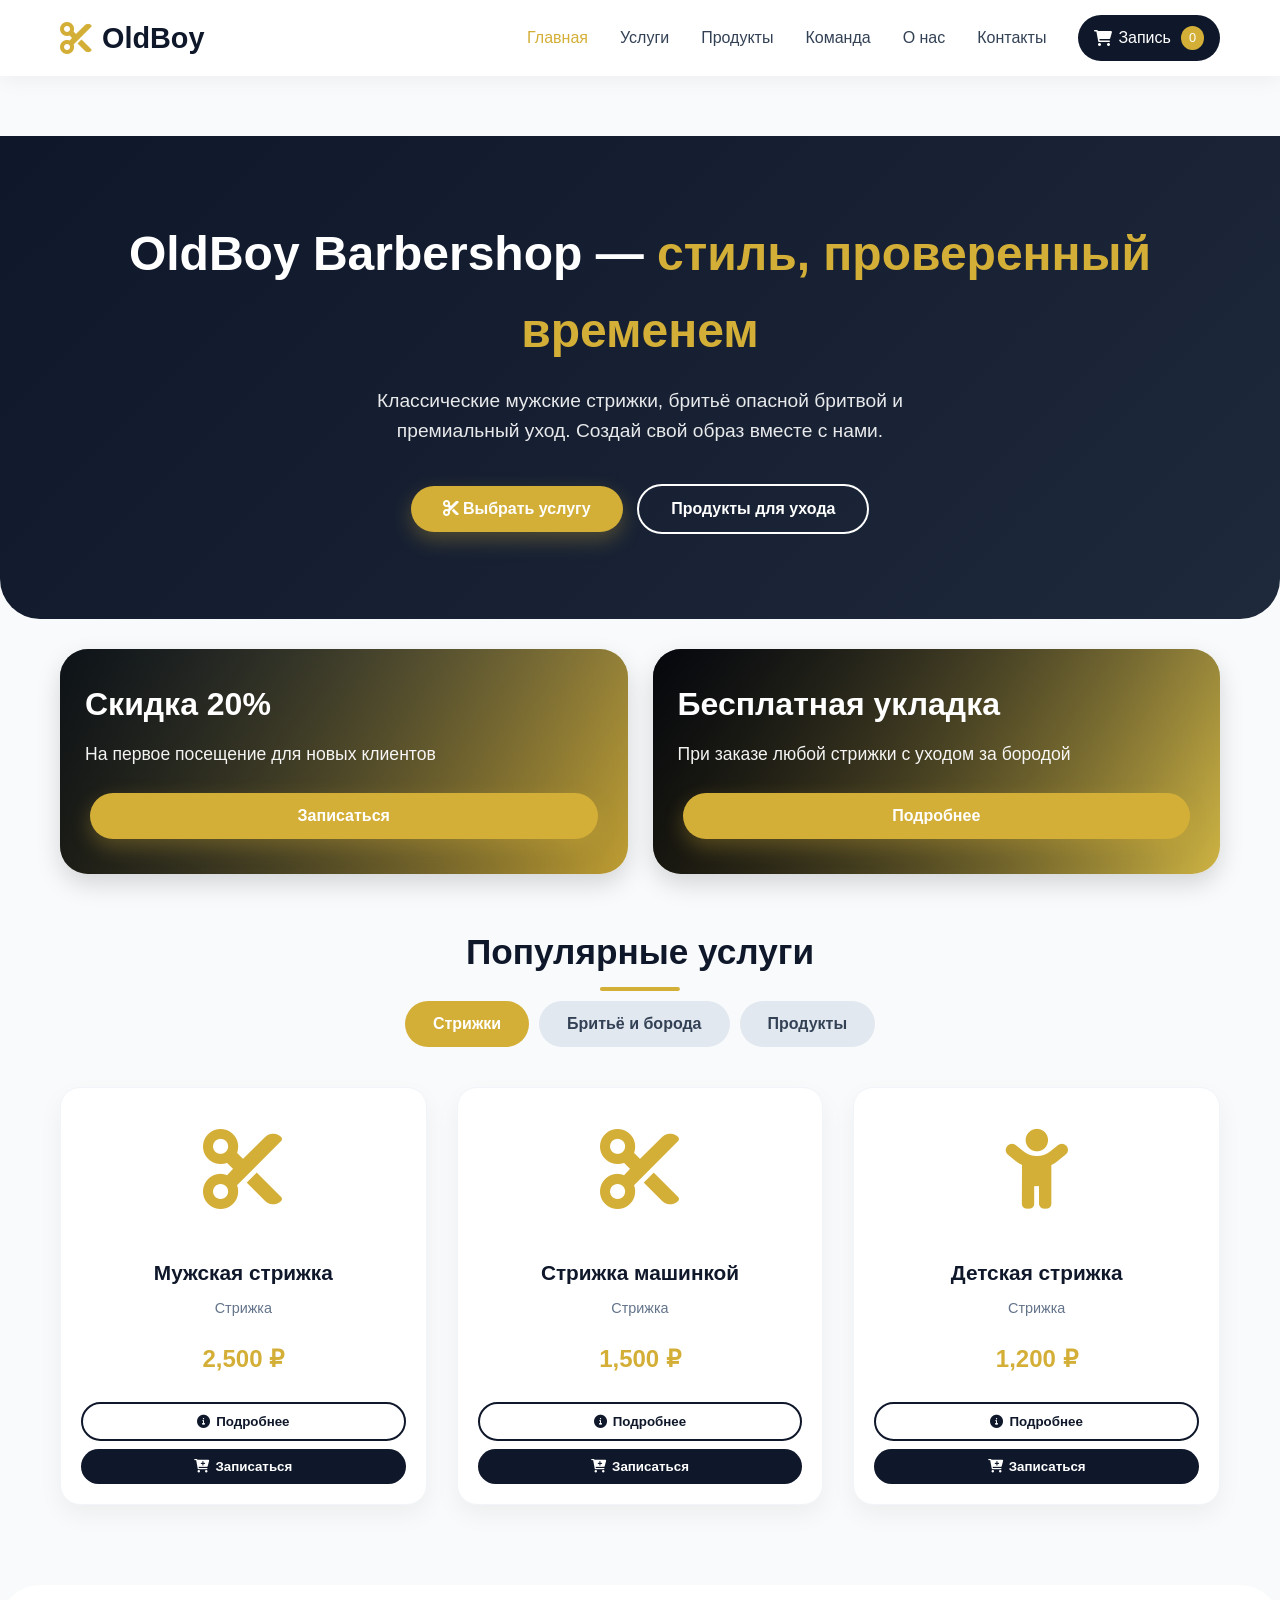
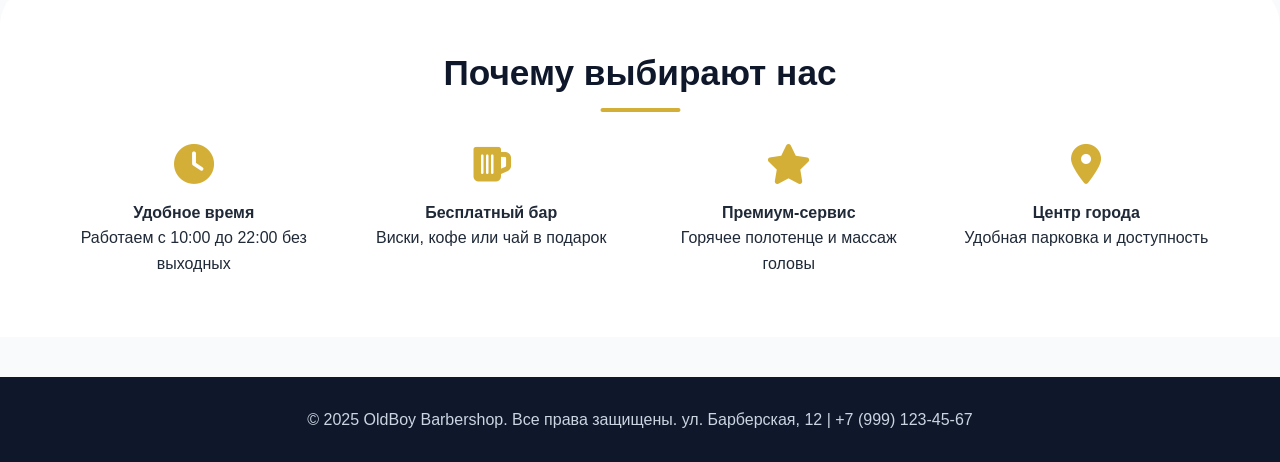
==== index.html @ fee9856c "Add files via upload" ====
<!DOCTYPE html>
<html lang="ru">
<head>
    <meta charset="UTF-8">
    <meta name="viewport" content="width=device-width, initial-scale=1.0">
    <title>OldBoy Barbershop — мужские стрижки и бритьё</title>
    <link rel="stylesheet" href="https://cdnjs.cloudflare.com/ajax/libs/font-awesome/6.0.0-beta3/css/all.min.css">
    <link rel="stylesheet" href="style.css">
</head>
<body>
    <header>
        <div class="header-inner">
            <div class="logo" data-page="home"><i class="fas fa-cut"></i> OldBoy</div>
            <button class="mobile-menu-btn" id="mobileMenuBtn"><i class="fas fa-bars"></i></button>
            <ul class="nav-links" id="navLinks">
                <li><a class="nav-link active-page" data-page="home">Главная</a></li>
                <li><a class="nav-link" data-page="services">Услуги</a></li>
                <li><a class="nav-link" data-page="products">Продукты</a></li>
                <li><a class="nav-link" data-page="team">Команда</a></li>
                <li><a class="nav-link" data-page="about">О нас</a></li>
                <li><a class="nav-link" data-page="contact">Контакты</a></li>
                <li><a class="nav-link cart-link" data-page="cart"><i class="fas fa-shopping-cart"></i> Запись <span id="cart-count">0</span></a></li>
            </ul>
        </div>
    </header>

    <main>
        <!-- Главная -->
        <section id="home-section" class="page-section active">
            <div class="hero">
                <div class="container">
                    <h1>OldBoy Barbershop — <span>стиль, проверенный временем</span></h1>
                    <p>Классические мужские стрижки, бритьё опасной бритвой и премиальный уход. Создай свой образ вместе с нами.</p>
                    <button class="btn" data-page="services"><i class="fas fa-scissors"></i> Выбрать услугу</button>
                    <button class="btn btn-outline" data-page="products">Продукты для ухода</button>
                </div>
            </div>
            <div class="container">
                <div class="banners">
                    <div class="banner-card banner-1">
                        <h3>Скидка 20%</h3>
                        <p>На первое посещение для новых клиентов</p>
                        <button class="btn" data-page="services">Записаться</button>
                    </div>
                    <div class="banner-card banner-2">
                        <h3>Бесплатная укладка</h3>
                        <p>При заказе любой стрижки с уходом за бородой</p>
                        <button class="btn" data-page="services">Подробнее</button>
                    </div>
                </div>

                <div class="tabs-container">
                    <h2 style="margin-bottom: 10px;">Популярные услуги</h2>
                    <div class="tabs-nav">
                        <button class="tab-btn active" data-tab="tab-haircuts">Стрижки</button>
                        <button class="tab-btn" data-tab="tab-shaving">Бритьё и борода</button>
                        <button class="tab-btn" data-tab="tab-products">Продукты</button>
                    </div>
                    <div class="tab-pane active" id="tab-haircuts">
                        <div class="products-grid" id="homeHaircutsContainer"></div>
                    </div>
                    <div class="tab-pane" id="tab-shaving">
                        <div class="products-grid" id="homeShavingContainer"></div>
                    </div>
                    <div class="tab-pane" id="tab-products">
                        <div class="products-grid" id="homeProductsContainer"></div>
                    </div>
                </div>
            </div>
        </section>

        <!-- Услуги -->
        <section id="services-section" class="page-section">
            <div class="container">
                <h2>Все услуги</h2>
                <div class="products-grid" id="servicesContainer"></div>
            </div>
        </section>
        <section id="products-section" class="page-section">
            <div class="container">
                <h2>Продукты для ухода</h2>
                <div class="products-grid" id="productsContainer"></div>
            </div>
        </section>

        <!-- Детальная услуги/товара -->
        <section id="product-detail-section" class="page-section">
            <div class="container" id="productDetailContainer"></div>
        </section>

        <!-- Корзина (запись) -->
        <section id="cart-section" class="page-section">
            <div class="container">
                <h2>Ваша запись</h2>
                <div class="cart-page-container" id="cartPageContent"></div>
            </div>
        </section>

        <!-- Команда -->
        <section id="team-section" class="page-section">
            <div class="container">
                <h2>Наши барберы</h2>
                <div class="team-grid" id="teamContainer"></div>
            </div>
        </section>

        <!-- О нас -->
        <section id="about-section" class="page-section">
            <div class="container">
                <h2>О нас</h2>
                <div style="display: flex; flex-wrap: wrap; gap: 40px; align-items: center;">
                    <div style="flex:1 1 400px;">
                        <h3>Традиции мужского стиля с 2008 года</h3>
                        <p>OldBoy Barbershop — это место, где классика встречается с современными трендами. Мы предлагаем безупречные стрижки, королевское бритьё и атмосферу настоящего мужского клуба. Наши мастера — профессионалы с многолетним опытом.</p>
                    </div>
                    <div style="flex:1 1 300px;">
                        <i class="fas fa-cut" style="font-size: 10rem; color: #d4af37; width: 100%; text-align: center;"></i>
                    </div>
                </div>
            </div>
        </section>

        <!-- Контакты -->
        <section id="contact-section" class="page-section">
            <div class="container">
                <h2>Связаться с нами</h2>
                <div class="contact-form">
                    <form id="contactForm">
                        <div class="form-group"><input type="text" placeholder="Ваше имя" required></div>
                        <div class="form-group"><input type="email" placeholder="Email" required></div>
                        <div class="form-group"><textarea rows="4" placeholder="Ваш вопрос или пожелание" required></textarea></div>
                        <button type="submit" class="btn" style="width:100%;">Отправить</button>
                    </form>
                </div>
            </div>
        </section>

        <!-- Преимущества -->
        <section id="features" class="features">
            <div class="container">
                <h2>Почему выбирают нас</h2>
                <div class="features-grid">
                    <div class="feature"><i class="fas fa-clock"></i><h4>Удобное время</h4><p>Работаем с 10:00 до 22:00 без выходных</p></div>
                    <div class="feature"><i class="fas fa-beer"></i><h4>Бесплатный бар</h4><p>Виски, кофе или чай в подарок</p></div>
                    <div class="feature"><i class="fas fa-star"></i><h4>Премиум-сервис</h4><p>Горячее полотенце и массаж головы</p></div>
                    <div class="feature"><i class="fas fa-map-marker-alt"></i><h4>Центр города</h4><p>Удобная парковка и доступность</p></div>
                </div>
            </div>
        </section>
    </main>

    <footer>
        <div class="container">© 2025 OldBoy Barbershop. Все права защищены. ул. Барберская, 12 | +7 (999) 123-45-67</div>
    </footer>

    <script src="script.js"></script>
</body>
</html>
---- style.css ----
* {
    margin: 0;
    padding: 0;
    box-sizing: border-box;
    font-family: 'Segoe UI', Roboto, 'Helvetica Neue', sans-serif;
}

body {
    background-color: #f9fafb;
    color: #1f2937;
    line-height: 1.6;
    scroll-behavior: smooth;
}

.container {
    max-width: 1200px;
    margin: 0 auto;
    padding: 0 20px;
}

section {
    padding: 60px 0;
}

h2 {
    font-size: 2.2rem;
    margin-bottom: 2rem;
    text-align: center;
    color: #0f172a;
    position: relative;
    display: inline-block;
    left: 50%;
    transform: translateX(-50%);
    padding-bottom: 10px;
}

h2::after {
    content: '';
    position: absolute;
    bottom: 0;
    left: 50%;
    transform: translateX(-50%);
    width: 80px;
    height: 4px;
    background: #d4af37;
    border-radius: 2px;
}

header {
    background: #ffffff;
    box-shadow: 0 4px 20px rgba(0,0,0,0.05);
    position: sticky;
    top: 0;
    z-index: 100;
    backdrop-filter: blur(10px);
    background: rgba(255,255,255,0.95);
}

.header-inner {
    display: flex;
    justify-content: space-between;
    align-items: center;
    padding: 15px 20px;
    max-width: 1200px;
    margin: 0 auto;
    flex-wrap: wrap;
}

.logo {
    font-size: 1.8rem;
    font-weight: 700;
    color: #0f172a;
    display: flex;
    align-items: center;
    gap: 10px;
    cursor: pointer;
}

.logo i {
    color: #d4af37;
    font-size: 2rem;
}

.nav-links {
    display: flex;
    list-style: none;
    gap: 2rem;
    align-items: center;
}

.nav-links a {
    text-decoration: none;
    color: #334155;
    font-weight: 500;
    transition: 0.2s;
    font-size: 1rem;
    cursor: pointer;
}

.nav-links a:hover, .nav-links a.active-page {
    color: #d4af37;
}

.cart-link {
    position: relative;
    display: flex;
    align-items: center;
    gap: 6px;
    background: #0f172a;
    color: white !important;
    padding: 10px 16px;
    border-radius: 30px;
}

.cart-link:hover {
    background: #d4af37;
}

#cart-count {
    background: #d4af37;
    color: white;
    border-radius: 50%;
    padding: 2px 8px;
    font-size: 0.8rem;
    margin-left: 4px;
}

.cart-link:hover #cart-count {
    background: #0f172a;
}

.mobile-menu-btn {
    display: none;
    background: none;
    border: none;
    font-size: 1.8rem;
    color: #0f172a;
    cursor: pointer;
}

.hero {
    background: linear-gradient(135deg, #0f172a 0%, #1e293b 100%);
    color: white;
    padding: 80px 0;
    text-align: center;
    border-radius: 0 0 40px 40px;
    margin-bottom: 20px;
}
.hero h1 { font-size: 3rem; margin-bottom: 1rem; font-weight: 700; }
.hero span { color: #d4af37; }
.hero p { font-size: 1.2rem; max-width: 600px; margin: 0 auto 2rem; opacity: 0.9; }

.btn {
    display: inline-block;
    background: #d4af37;
    color: white;
    padding: 14px 32px;
    border-radius: 40px;
    text-decoration: none;
    font-weight: 600;
    transition: 0.3s;
    border: none;
    cursor: pointer;
    font-size: 1rem;
    box-shadow: 0 8px 20px rgba(212, 175, 55, 0.3);
    margin: 5px;
}
.btn:hover { background: #b8941f; transform: translateY(-2px); }
.btn-outline { background: transparent; border: 2px solid white; box-shadow: none; }
.btn-outline:hover { background: white; color: #0f172a; }

.banners {
    display: grid;
    grid-template-columns: repeat(auto-fit, minmax(280px, 1fr));
    gap: 25px;
    margin: 30px 0 40px;
}
.banner-card {
    border-radius: 28px; padding: 30px 25px; color: white;
    display: flex; flex-direction: column; justify-content: space-between;
    background-size: cover; background-position: center;
    position: relative; overflow: hidden; min-height: 200px;
    box-shadow: 0 10px 25px rgba(0,0,0,0.15); transition: transform 0.3s;
}
.banner-card:hover { transform: translateY(-5px); }
.banner-card::before {
    content: ''; position: absolute; top: 0; left: 0; right: 0; bottom: 0;
    background: linear-gradient(90deg, rgba(0,0,0,0.7) 0%, rgba(0,0,0,0.1) 100%);
}
.banner-card > * { position: relative; z-index: 1; }
.banner-card h3 { font-size: 2rem; font-weight: 700; margin-bottom: 10px; }
.banner-card p { font-size: 1.1rem; margin-bottom: 20px; opacity: 0.95; }
.banner-1 { background: linear-gradient(135deg, #2c3e50, #d4af37); }
.banner-2 { background: linear-gradient(135deg, #0f172a, #e6c84a); }

.tabs-container { margin-top: 50px; }
.tabs-nav { display: flex; justify-content: center; gap: 10px; margin-bottom: 40px; flex-wrap: wrap; }
.tab-btn {
    background: #e2e8f0; border: none; padding: 14px 28px; border-radius: 40px;
    font-weight: 600; cursor: pointer; transition: 0.2s; font-size: 1rem; color: #334155;
}
.tab-btn.active { background: #d4af37; color: white; }
.tab-pane { display: none; }
.tab-pane.active { display: block; }

.products-grid {
    display: grid;
    grid-template-columns: repeat(auto-fit, minmax(260px, 1fr));
    gap: 30px;
    margin-top: 20px;
}
.product-card {
    background: white; border-radius: 20px; padding: 20px;
    box-shadow: 0 10px 25px rgba(0,0,0,0.05); transition: transform 0.3s;
    display: flex; flex-direction: column; align-items: center; text-align: center;
    border: 1px solid #f1f5f9;
}
.product-card:hover { transform: translateY(-8px); box-shadow: 0 20px 35px rgba(0,0,0,0.08); }
.product-icon {
    font-size: 5rem;
    color: #d4af37;
    margin-bottom: 20px;
}
.product-card h3 { font-size: 1.3rem; margin-bottom: 8px; color: #0f172a; }
.category { color: #64748b; font-size: 0.9rem; margin-bottom: 10px; }
.price { font-weight: 700; font-size: 1.5rem; color: #d4af37; margin: 10px 0 16px; }
.add-to-cart, .detail-btn {
    background: #0f172a; border: none; color: white; padding: 10px 24px; border-radius: 30px;
    font-weight: 600; cursor: pointer; width: 100%; display: flex;
    align-items: center; justify-content: center; gap: 6px; margin-top: 8px;
}
.detail-btn { background: white; color: #0f172a; border: 2px solid #0f172a; }
.detail-btn:hover { background: #0f172a; color: white; }
.add-to-cart:hover { background: #d4af37; }

.product-detail {
    display: flex; flex-wrap: wrap; gap: 40px; background: white; border-radius: 30px;
    padding: 40px; box-shadow: 0 15px 35px rgba(0,0,0,0.05);
}
.product-gallery { flex: 1 1 400px; }
.main-icon {
    font-size: 15rem;
    color: #d4af37;
    text-align: center;
    width: 100%;
    background: #f8fafc;
    border-radius: 20px;
    padding: 20px;
}
.thumbnail-list { display: flex; gap: 15px; margin-top: 20px; justify-content: center; }
.thumbnail {
    font-size: 2.5rem;
    color: #64748b;
    padding: 10px;
    border: 2px solid #e2e8f0;
    border-radius: 12px;
    cursor: pointer;
}
.thumbnail:hover, .thumbnail.active { color: #d4af37; border-color: #d4af37; }
.product-info { flex: 1 1 300px; }
.product-info h3 { font-size: 2rem; margin-bottom: 10px; }
.product-info .category { font-size: 1.1rem; margin-bottom: 15px; }
.product-info .price { font-size: 2rem; margin: 15px 0; }
.rating { color: #f59e0b; margin-bottom: 20px; }
.description { margin-bottom: 25px; color: #334155; }
.specs-table { width: 100%; border-collapse: collapse; margin-bottom: 30px; }
.specs-table td { padding: 10px 5px; border-bottom: 1px solid #e2e8f0; }
.specs-table td:first-child { font-weight: 600; color: #64748b; width: 40%; }
.back-btn { background: #e2e8f0; border: none; padding: 12px 24px; border-radius: 30px; cursor: pointer; margin-bottom: 20px; }

.cart-page-container {
    background: white; border-radius: 30px; padding: 30px; max-width: 800px; margin: 0 auto;
}
.cart-table { width: 100%; border-collapse: collapse; margin-bottom: 30px; }
.cart-table th { text-align: left; padding: 12px 8px; border-bottom: 2px solid #e2e8f0; color: #64748b; }
.cart-table td { padding: 16px 8px; border-bottom: 1px solid #e2e8f0; }
.quantity-control { display: flex; align-items: center; gap: 8px; }
.quantity-btn {
    background: #f1f5f9; border: none; width: 32px; height: 32px; border-radius: 50%;
    font-weight: bold; cursor: pointer;
}
.quantity-btn:hover { background: #d4af37; color: white; }
.remove-btn { background: none; border: none; color: #ef4444; cursor: pointer; font-size: 1.2rem; }
.cart-summary { text-align: right; font-size: 1.4rem; font-weight: 700; margin-top: 20px; }
.checkout-btn {
    background: #d4af37; color: white; border: none; padding: 16px 40px; border-radius: 40px;
    font-weight: 600; font-size: 1.1rem; cursor: pointer; margin-top: 20px; width: 100%;
}

.team-grid {
    display: grid;
    grid-template-columns: repeat(auto-fit, minmax(200px, 1fr));
    gap: 30px;
    margin-top: 40px;
}
.team-card {
    background: white; border-radius: 20px; padding: 20px; text-align: center;
    box-shadow: 0 10px 25px rgba(0,0,0,0.05);
}
.team-avatar { font-size: 5rem; color: #d4af37; margin-bottom: 15px; }

.features { background: #ffffff; border-radius: 40px 40px 0 0; margin-top: 20px; }
.features-grid { display: grid; grid-template-columns: repeat(auto-fit, minmax(220px, 1fr)); gap: 30px; text-align: center; }
.feature i { font-size: 2.5rem; color: #d4af37; margin-bottom: 16px; }

.contact-form { background: #f1f5f9; border-radius: 40px; padding: 40px; max-width: 700px; margin: 0 auto; }
.form-group { margin-bottom: 20px; }
.form-group input, .form-group textarea {
    width: 100%; padding: 14px 18px; border: 1px solid #e2e8f0; border-radius: 20px; font-size: 1rem;
}

.page-section { display: none; }
.page-section.active { display: block; }

footer { background: #0f172a; color: #cbd5e1; text-align: center; padding: 30px 0; margin-top: 40px; }

@media (max-width: 768px) {
    .mobile-menu-btn { display: block; }
    .nav-links { display: none; flex-direction: column; width: 100%; background: white; padding: 20px; gap: 15px; margin-top: 15px; border-radius: 20px; }
    .nav-links.active { display: flex; }
    .product-detail { flex-direction: column; }
    .cart-table thead { display: none; }
    .cart-table tr { display: block; margin-bottom: 20px; border-bottom: 2px solid #e2e8f0; }
    .cart-table td { display: flex; justify-content: space-between; padding: 10px 0; border: none; }
}
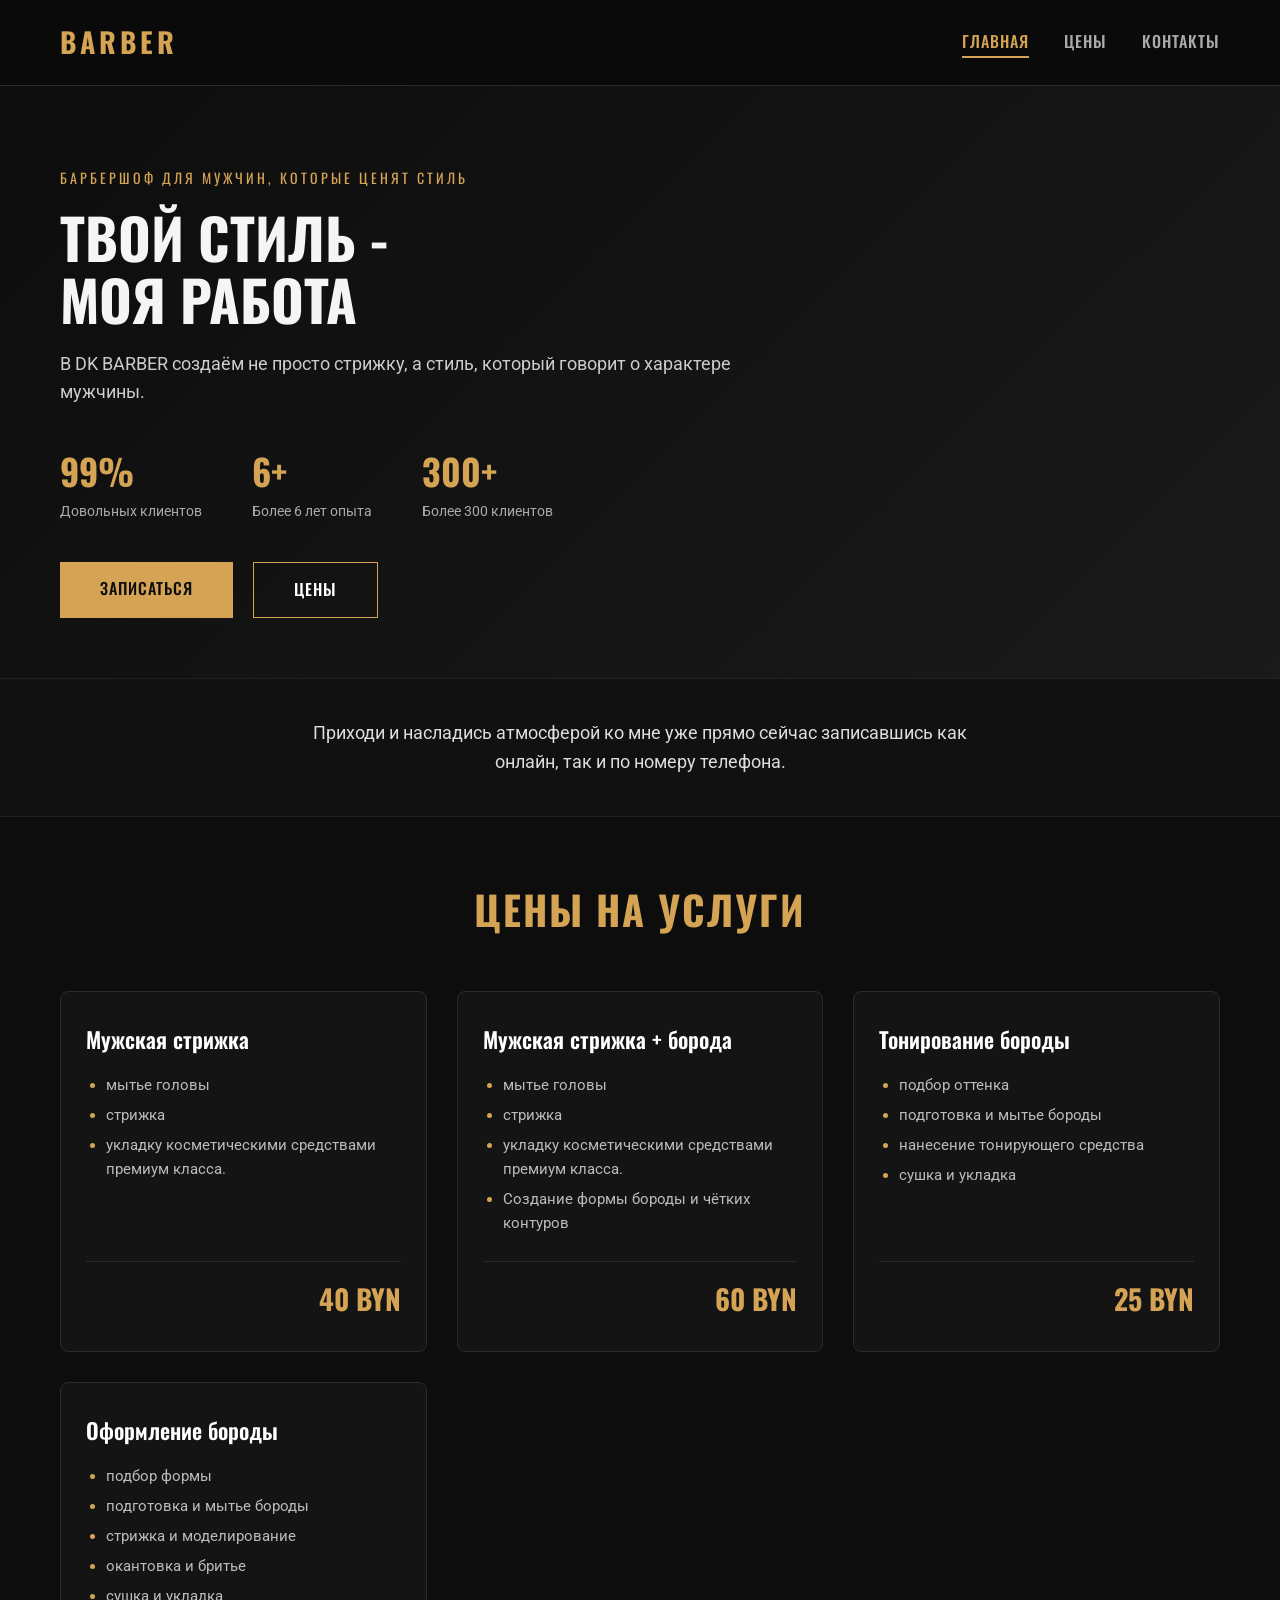
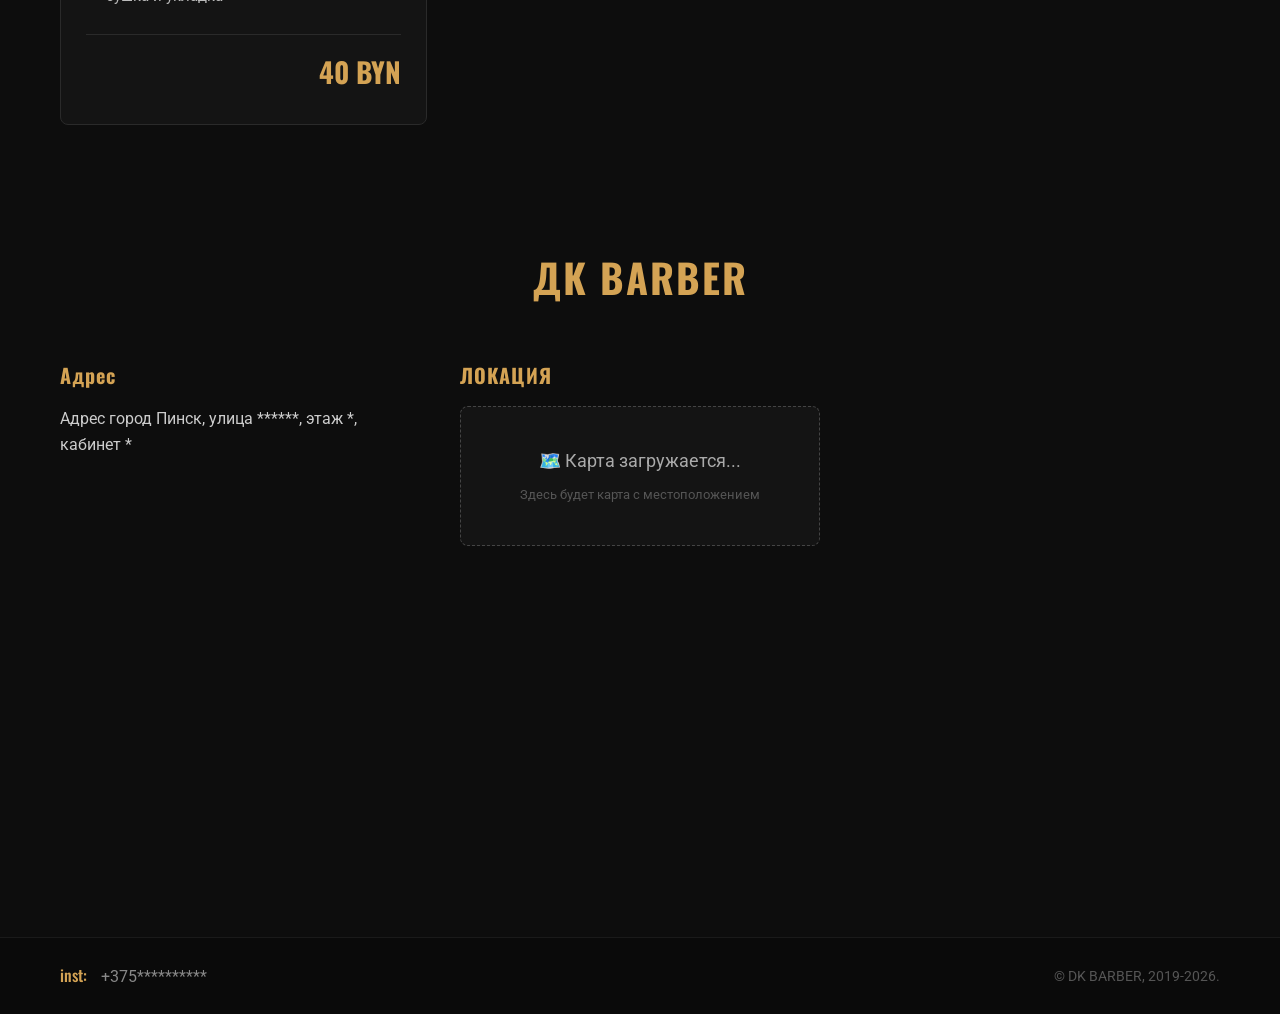
==== commit 0c4812a3: "Add files via upload" ====
--- a/index.html
+++ b/index.html
@@ -3,154 +3,188 @@
 <head>
     <meta charset="UTF-8">
     <meta name="viewport" content="width=device-width, initial-scale=1.0">
-    <title>OldBoy Barbershop — мужские стрижки и бритьё</title>
-    <link rel="stylesheet" href="https://cdnjs.cloudflare.com/ajax/libs/font-awesome/6.0.0-beta3/css/all.min.css">
+    <title>DK BARBER - Барбершоп для мужчин</title>
     <link rel="stylesheet" href="style.css">
+    <link href="https://fonts.googleapis.com/css2?family=Oswald:wght@400;500;600;700&family=Roboto:wght@300;400;500&display=swap" rel="stylesheet">
 </head>
 <body>
+    <!-- Шапка / Навигация -->
     <header>
-        <div class="header-inner">
-            <div class="logo" data-page="home"><i class="fas fa-cut"></i> OldBoy</div>
-            <button class="mobile-menu-btn" id="mobileMenuBtn"><i class="fas fa-bars"></i></button>
-            <ul class="nav-links" id="navLinks">
-                <li><a class="nav-link active-page" data-page="home">Главная</a></li>
-                <li><a class="nav-link" data-page="services">Услуги</a></li>
-                <li><a class="nav-link" data-page="products">Продукты</a></li>
-                <li><a class="nav-link" data-page="team">Команда</a></li>
-                <li><a class="nav-link" data-page="about">О нас</a></li>
-                <li><a class="nav-link" data-page="contact">Контакты</a></li>
-                <li><a class="nav-link cart-link" data-page="cart"><i class="fas fa-shopping-cart"></i> Запись <span id="cart-count">0</span></a></li>
-            </ul>
+        <div class="container header-container">
+            <div class="logo">
+                <h1>BARBER</h1>
+            </div>
+            <nav>
+                <ul id="nav-list">
+                    <li><a href="#hero" class="active">Главная</a></li>
+                    <li><a href="#prices">Цены</a></li>
+                    <li><a href="#contacts">Контакты</a></li>
+                </ul>
+            </nav>
+            <div class="burger" id="burger">
+                <span></span>
+                <span></span>
+                <span></span>
+            </div>
         </div>
     </header>
 
     <main>
-        <!-- Главная -->
-        <section id="home-section" class="page-section active">
-            <div class="hero">
-                <div class="container">
-                    <h1>OldBoy Barbershop — <span>стиль, проверенный временем</span></h1>
-                    <p>Классические мужские стрижки, бритьё опасной бритвой и премиальный уход. Создай свой образ вместе с нами.</p>
-                    <button class="btn" data-page="services"><i class="fas fa-scissors"></i> Выбрать услугу</button>
-                    <button class="btn btn-outline" data-page="products">Продукты для ухода</button>
-                </div>
-            </div>
+        <!-- Hero блок -->
+        <section id="hero" class="hero">
             <div class="container">
-                <div class="banners">
-                    <div class="banner-card banner-1">
-                        <h3>Скидка 20%</h3>
-                        <p>На первое посещение для новых клиентов</p>
-                        <button class="btn" data-page="services">Записаться</button>
+                <div class="hero-content">
+                    <span class="hero-tag">БАРБЕРШОФ ДЛЯ МУЖЧИН, КОТОРЫЕ ЦЕНЯТ СТИЛЬ</span>
+                    <h2 class="hero-title">ТВОЙ СТИЛЬ - <br>МОЯ РАБОТА</h2>
+                    <p class="hero-description">
+                        В DK BARBER создаём не просто стрижку, а стиль, который говорит о характере мужчины.
+                    </p>
+                    <div class="hero-stats">
+                        <div class="stat-item">
+                            <span class="stat-number">99%</span>
+                            <span class="stat-label">Довольных клиентов</span>
+                        </div>
+                        <div class="stat-item">
+                            <span class="stat-number">6+</span>
+                            <span class="stat-label">Более 6 лет опыта</span>
+                        </div>
+                        <div class="stat-item">
+                            <span class="stat-number">300+</span>
+                            <span class="stat-label">Более 300 клиентов</span>
+                        </div>
                     </div>
-                    <div class="banner-card banner-2">
-                        <h3>Бесплатная укладка</h3>
-                        <p>При заказе любой стрижки с уходом за бородой</p>
-                        <button class="btn" data-page="services">Подробнее</button>
-                    </div>
-                </div>
-
-                <div class="tabs-container">
-                    <h2 style="margin-bottom: 10px;">Популярные услуги</h2>
-                    <div class="tabs-nav">
-                        <button class="tab-btn active" data-tab="tab-haircuts">Стрижки</button>
-                        <button class="tab-btn" data-tab="tab-shaving">Бритьё и борода</button>
-                        <button class="tab-btn" data-tab="tab-products">Продукты</button>
-                    </div>
-                    <div class="tab-pane active" id="tab-haircuts">
-                        <div class="products-grid" id="homeHaircutsContainer"></div>
-                    </div>
-                    <div class="tab-pane" id="tab-shaving">
-                        <div class="products-grid" id="homeShavingContainer"></div>
-                    </div>
-                    <div class="tab-pane" id="tab-products">
-                        <div class="products-grid" id="homeProductsContainer"></div>
+                    <div class="hero-buttons">
+                        <a href="#contacts" class="btn btn-primary">Записаться</a>
+                        <a href="#prices" class="btn btn-secondary">Цены</a>
                     </div>
                 </div>
             </div>
         </section>
 
-        <!-- Услуги -->
-        <section id="services-section" class="page-section">
+        <!-- Призыв к действию -->
+        <section class="cta-section">
             <div class="container">
-                <h2>Все услуги</h2>
-                <div class="products-grid" id="servicesContainer"></div>
-            </div>
-        </section>
-        <section id="products-section" class="page-section">
-            <div class="container">
-                <h2>Продукты для ухода</h2>
-                <div class="products-grid" id="productsContainer"></div>
+                <p>Приходи и насладись атмосферой ко мне уже прямо сейчас записавшись как онлайн, так и по номеру телефона.</p>
             </div>
         </section>
 
-        <!-- Детальная услуги/товара -->
-        <section id="product-detail-section" class="page-section">
-            <div class="container" id="productDetailContainer"></div>
-        </section>
-
-        <!-- Корзина (запись) -->
-        <section id="cart-section" class="page-section">
+        <!-- Цены -->
+        <section id="prices" class="prices-page section">
             <div class="container">
-                <h2>Ваша запись</h2>
-                <div class="cart-page-container" id="cartPageContent"></div>
-            </div>
-        </section>
-
-        <!-- Команда -->
-        <section id="team-section" class="page-section">
-            <div class="container">
-                <h2>Наши барберы</h2>
-                <div class="team-grid" id="teamContainer"></div>
-            </div>
-        </section>
-
-        <!-- О нас -->
-        <section id="about-section" class="page-section">
-            <div class="container">
-                <h2>О нас</h2>
-                <div style="display: flex; flex-wrap: wrap; gap: 40px; align-items: center;">
-                    <div style="flex:1 1 400px;">
-                        <h3>Традиции мужского стиля с 2008 года</h3>
-                        <p>OldBoy Barbershop — это место, где классика встречается с современными трендами. Мы предлагаем безупречные стрижки, королевское бритьё и атмосферу настоящего мужского клуба. Наши мастера — профессионалы с многолетним опытом.</p>
+                <h1 class="page-title">ЦЕНЫ НА УСЛУГИ</h1>
+                <div class="prices-grid">
+                    <div class="price-card">
+                        <h3>Мужская стрижка</h3>
+                        <ul class="service-list">
+                            <li>мытье головы</li>
+                            <li>стрижка</li>
+                            <li>укладку косметическими средствами премиум класса.</li>
+                        </ul>
+                        <div class="price-tag">40 BYN</div>
                     </div>
-                    <div style="flex:1 1 300px;">
-                        <i class="fas fa-cut" style="font-size: 10rem; color: #d4af37; width: 100%; text-align: center;"></i>
+                    <div class="price-card">
+                        <h3>Мужская стрижка + борода</h3>
+                        <ul class="service-list">
+                            <li>мытье головы</li>
+                            <li>стрижка</li>
+                            <li>укладку косметическими средствами премиум класса.</li>
+                            <li>Создание формы бороды и чётких контуров</li>
+                        </ul>
+                        <div class="price-tag">60 BYN</div>
+                    </div>
+                    <div class="price-card">
+                        <h3>Тонирование бороды</h3>
+                        <ul class="service-list">
+                            <li>подбор оттенка</li>
+                            <li>подготовка и мытье бороды</li>
+                            <li>нанесение тонирующего средства</li>
+                            <li>сушка и укладка</li>
+                        </ul>
+                        <div class="price-tag">25 BYN</div>
+                    </div>
+                    <div class="price-card">
+                        <h3>Оформление бороды</h3>
+                        <ul class="service-list">
+                            <li>подбор формы</li>
+                            <li>подготовка и мытье бороды</li>
+                            <li>стрижка и моделирование</li>
+                            <li>окантовка и бритье</li>
+                            <li>сушка и укладка</li>
+                        </ul>
+                        <div class="price-tag">40 BYN</div>
                     </div>
                 </div>
             </div>
         </section>
 
         <!-- Контакты -->
-        <section id="contact-section" class="page-section">
+        <section id="contacts" class="contacts-page section">
             <div class="container">
-                <h2>Связаться с нами</h2>
-                <div class="contact-form">
-                    <form id="contactForm">
-                        <div class="form-group"><input type="text" placeholder="Ваше имя" required></div>
-                        <div class="form-group"><input type="email" placeholder="Email" required></div>
-                        <div class="form-group"><textarea rows="4" placeholder="Ваш вопрос или пожелание" required></textarea></div>
-                        <button type="submit" class="btn" style="width:100%;">Отправить</button>
-                    </form>
-                </div>
-            </div>
-        </section>
-
-        <!-- Преимущества -->
-        <section id="features" class="features">
-            <div class="container">
-                <h2>Почему выбирают нас</h2>
-                <div class="features-grid">
-                    <div class="feature"><i class="fas fa-clock"></i><h4>Удобное время</h4><p>Работаем с 10:00 до 22:00 без выходных</p></div>
-                    <div class="feature"><i class="fas fa-beer"></i><h4>Бесплатный бар</h4><p>Виски, кофе или чай в подарок</p></div>
-                    <div class="feature"><i class="fas fa-star"></i><h4>Премиум-сервис</h4><p>Горячее полотенце и массаж головы</p></div>
-                    <div class="feature"><i class="fas fa-map-marker-alt"></i><h4>Центр города</h4><p>Удобная парковка и доступность</p></div>
+                <h1 class="page-title">ДК BARBER</h1>
+                <div class="contacts-grid">
+                    <div class="contact-block">
+                        <h3>Адрес</h3>
+                        <p>Адрес город Пинск, улица ******, этаж *, кабинет *</p>
+                    </div>
+                    <div class="contact-block">
+                        <h3>ЛОКАЦИЯ</h3>
+                        <div class="map-placeholder">
+                            <p>🗺️ Карта загружается...</p>
+                            <small>Здесь будет карта с местоположением</small>
+                        </div>
+                    </div>
+                    <div class="contact-block">
+                        <h3>КОНТАКТЫ</h3>
+                        <div class="contact-list">
+                            <div class="contact-item">
+                                <span class="contact-label">DIKIDI Online:</span>
+                                <span>**********</span>
+                            </div>
+                            <div class="contact-item">
+                                <span class="contact-label">Telegram:</span>
+                                <span>@**********</span>
+                            </div>
+                            <div class="contact-item">
+                                <span class="contact-label">Instagram:</span>
+                                <span>**********</span>
+                            </div>
+                            <div class="contact-item">
+                                <span class="contact-label">WhatsApp:</span>
+                                <span>**********</span>
+                            </div>
+                            <div class="contact-item">
+                                <span class="contact-label">Телефон:</span>
+                                <span>+375**********</span>
+                            </div>
+                        </div>
+                    </div>
+                    <div class="contact-block">
+                        <h3>График</h3>
+                        <div class="schedule">
+                            <p><strong>Время:</strong></p>
+                            <p>Вт-Пт: 10:00-22:00</p>
+                            <p>Сб: 10:00-19:00</p>
+                            <p class="note">Выходной: Пн, Вс</p>
+                        </div>
+                    </div>
                 </div>
             </div>
         </section>
     </main>
 
+    <!-- Подвал -->
     <footer>
-        <div class="container">© 2025 OldBoy Barbershop. Все права защищены. ул. Барберская, 12 | +7 (999) 123-45-67</div>
+        <div class="container">
+            <div class="footer-content">
+                <div class="footer-social">
+                    <a href="#">inst:</a>
+                    <span>+375**********</span>
+                </div>
+                <div class="footer-copy">
+                    <p>© DK BARBER, 2019-2026.</p>
+                </div>
+            </div>
+        </div>
     </footer>
 
     <script src="script.js"></script>
--- a/style.css
+++ b/style.css
@@ -1,15 +1,19 @@
+/* ========== RESET & БАЗА ========== */
 * {
     margin: 0;
     padding: 0;
     box-sizing: border-box;
-    font-family: 'Segoe UI', Roboto, 'Helvetica Neue', sans-serif;
+}
+
+html {
+    scroll-behavior: smooth;
 }
 
 body {
-    background-color: #f9fafb;
-    color: #1f2937;
+    font-family: 'Roboto', sans-serif;
+    background: #0d0d0d;
+    color: #f5f5f5;
     line-height: 1.6;
-    scroll-behavior: smooth;
 }
 
 .container {
@@ -18,308 +22,448 @@
     padding: 0 20px;
 }
 
-section {
-    padding: 60px 0;
-}
-
-h2 {
-    font-size: 2.2rem;
-    margin-bottom: 2rem;
-    text-align: center;
-    color: #0f172a;
-    position: relative;
-    display: inline-block;
-    left: 50%;
-    transform: translateX(-50%);
-    padding-bottom: 10px;
-}
-
-h2::after {
-    content: '';
-    position: absolute;
-    bottom: 0;
-    left: 50%;
-    transform: translateX(-50%);
-    width: 80px;
-    height: 4px;
-    background: #d4af37;
-    border-radius: 2px;
-}
-
+a {
+    text-decoration: none;
+    color: inherit;
+}
+
+ul {
+    list-style: none;
+}
+
+/* ========== ШАПКА ========== */
 header {
-    background: #ffffff;
-    box-shadow: 0 4px 20px rgba(0,0,0,0.05);
+    background: #0a0a0a;
+    padding: 20px 0;
+    border-bottom: 1px solid #2a2a2a;
     position: sticky;
     top: 0;
     z-index: 100;
-    backdrop-filter: blur(10px);
-    background: rgba(255,255,255,0.95);
-}
-
-.header-inner {
+}
+
+.header-container {
     display: flex;
     justify-content: space-between;
     align-items: center;
-    padding: 15px 20px;
-    max-width: 1200px;
-    margin: 0 auto;
+}
+
+.logo h1 {
+    font-family: 'Oswald', sans-serif;
+    font-size: 28px;
+    font-weight: 700;
+    letter-spacing: 4px;
+    color: #d4a354;
+}
+
+nav ul {
+    display: flex;
+    gap: 35px;
+}
+
+nav ul li a {
+    font-family: 'Oswald', sans-serif;
+    font-size: 16px;
+    font-weight: 500;
+    letter-spacing: 1px;
+    text-transform: uppercase;
+    color: #aaa;
+    transition: color 0.3s;
+    position: relative;
+}
+
+nav ul li a:hover {
+    color: #d4a354;
+}
+
+nav ul li a.active {
+    color: #d4a354;
+}
+
+nav ul li a.active::after {
+    content: '';
+    position: absolute;
+    bottom: -5px;
+    left: 0;
+    width: 100%;
+    height: 2px;
+    background: #d4a354;
+}
+
+/* Бургер-меню */
+.burger {
+    display: none;
+    flex-direction: column;
+    gap: 5px;
+    cursor: pointer;
+}
+
+.burger span {
+    width: 28px;
+    height: 2px;
+    background: #fff;
+    transition: 0.3s;
+}
+
+/* ========== HERO ========== */
+.hero {
+    padding: 80px 0 60px;
+    background: linear-gradient(135deg, #0d0d0d 0%, #1a1a1a 100%);
+}
+
+.hero-content {
+    max-width: 700px;
+}
+
+.hero-tag {
+    font-family: 'Oswald', sans-serif;
+    font-size: 14px;
+    letter-spacing: 3px;
+    color: #d4a354;
+    text-transform: uppercase;
+}
+
+.hero-title {
+    font-family: 'Oswald', sans-serif;
+    font-size: 56px;
+    font-weight: 700;
+    line-height: 1.1;
+    margin: 15px 0 20px;
+    text-transform: uppercase;
+}
+
+.hero-description {
+    font-size: 18px;
+    color: #ccc;
+    margin-bottom: 35px;
+}
+
+.hero-stats {
+    display: flex;
+    gap: 50px;
+    margin-bottom: 40px;
+}
+
+.stat-item {
+    display: flex;
+    flex-direction: column;
+}
+
+.stat-number {
+    font-family: 'Oswald', sans-serif;
+    font-size: 36px;
+    font-weight: 700;
+    color: #d4a354;
+}
+
+.stat-label {
+    font-size: 14px;
+    color: #aaa;
+}
+
+.hero-buttons {
+    display: flex;
+    gap: 20px;
     flex-wrap: wrap;
 }
-
-.logo {
-    font-size: 1.8rem;
-    font-weight: 700;
-    color: #0f172a;
-    display: flex;
-    align-items: center;
-    gap: 10px;
-    cursor: pointer;
-}
-
-.logo i {
-    color: #d4af37;
-    font-size: 2rem;
-}
-
-.nav-links {
-    display: flex;
-    list-style: none;
-    gap: 2rem;
-    align-items: center;
-}
-
-.nav-links a {
-    text-decoration: none;
-    color: #334155;
-    font-weight: 500;
-    transition: 0.2s;
-    font-size: 1rem;
-    cursor: pointer;
-}
-
-.nav-links a:hover, .nav-links a.active-page {
-    color: #d4af37;
-}
-
-.cart-link {
-    position: relative;
-    display: flex;
-    align-items: center;
-    gap: 6px;
-    background: #0f172a;
-    color: white !important;
-    padding: 10px 16px;
-    border-radius: 30px;
-}
-
-.cart-link:hover {
-    background: #d4af37;
-}
-
-#cart-count {
-    background: #d4af37;
-    color: white;
-    border-radius: 50%;
-    padding: 2px 8px;
-    font-size: 0.8rem;
-    margin-left: 4px;
-}
-
-.cart-link:hover #cart-count {
-    background: #0f172a;
-}
-
-.mobile-menu-btn {
-    display: none;
-    background: none;
-    border: none;
-    font-size: 1.8rem;
-    color: #0f172a;
-    cursor: pointer;
-}
-
-.hero {
-    background: linear-gradient(135deg, #0f172a 0%, #1e293b 100%);
-    color: white;
-    padding: 80px 0;
-    text-align: center;
-    border-radius: 0 0 40px 40px;
-    margin-bottom: 20px;
-}
-.hero h1 { font-size: 3rem; margin-bottom: 1rem; font-weight: 700; }
-.hero span { color: #d4af37; }
-.hero p { font-size: 1.2rem; max-width: 600px; margin: 0 auto 2rem; opacity: 0.9; }
 
 .btn {
     display: inline-block;
-    background: #d4af37;
-    color: white;
-    padding: 14px 32px;
-    border-radius: 40px;
-    text-decoration: none;
-    font-weight: 600;
-    transition: 0.3s;
+    padding: 14px 40px;
+    font-family: 'Oswald', sans-serif;
+    font-size: 16px;
+    font-weight: 500;
+    letter-spacing: 1px;
+    text-transform: uppercase;
     border: none;
     cursor: pointer;
-    font-size: 1rem;
-    box-shadow: 0 8px 20px rgba(212, 175, 55, 0.3);
-    margin: 5px;
-}
-.btn:hover { background: #b8941f; transform: translateY(-2px); }
-.btn-outline { background: transparent; border: 2px solid white; box-shadow: none; }
-.btn-outline:hover { background: white; color: #0f172a; }
-
-.banners {
+    transition: all 0.3s;
+}
+
+.btn-primary {
+    background: #d4a354;
+    color: #0d0d0d;
+}
+
+.btn-primary:hover {
+    background: #e8b86a;
+    transform: translateY(-2px);
+    box-shadow: 0 8px 25px rgba(212, 163, 84, 0.3);
+}
+
+.btn-secondary {
+    background: transparent;
+    color: #fff;
+    border: 1px solid #d4a354;
+}
+
+.btn-secondary:hover {
+    background: #d4a354;
+    color: #0d0d0d;
+}
+
+/* ========== CTA ========== */
+.cta-section {
+    padding: 40px 0;
+    background: #111;
+    border-top: 1px solid #222;
+    border-bottom: 1px solid #222;
+    text-align: center;
+}
+
+.cta-section p {
+    font-size: 18px;
+    color: #ddd;
+    max-width: 700px;
+    margin: 0 auto;
+}
+
+/* ========== СЕКЦИИ (общие отступы) ========== */
+.section {
+    padding: 60px 0;
+}
+
+/* ========== СТРАНИЦА ЦЕН ========== */
+.page-title {
+    font-family: 'Oswald', sans-serif;
+    font-size: 40px;
+    font-weight: 700;
+    text-align: center;
+    letter-spacing: 2px;
+    margin-bottom: 50px;
+    text-transform: uppercase;
+    color: #d4a354;
+}
+
+.prices-grid {
     display: grid;
     grid-template-columns: repeat(auto-fit, minmax(280px, 1fr));
-    gap: 25px;
-    margin: 30px 0 40px;
-}
-.banner-card {
-    border-radius: 28px; padding: 30px 25px; color: white;
-    display: flex; flex-direction: column; justify-content: space-between;
-    background-size: cover; background-position: center;
-    position: relative; overflow: hidden; min-height: 200px;
-    box-shadow: 0 10px 25px rgba(0,0,0,0.15); transition: transform 0.3s;
-}
-.banner-card:hover { transform: translateY(-5px); }
-.banner-card::before {
-    content: ''; position: absolute; top: 0; left: 0; right: 0; bottom: 0;
-    background: linear-gradient(90deg, rgba(0,0,0,0.7) 0%, rgba(0,0,0,0.1) 100%);
-}
-.banner-card > * { position: relative; z-index: 1; }
-.banner-card h3 { font-size: 2rem; font-weight: 700; margin-bottom: 10px; }
-.banner-card p { font-size: 1.1rem; margin-bottom: 20px; opacity: 0.95; }
-.banner-1 { background: linear-gradient(135deg, #2c3e50, #d4af37); }
-.banner-2 { background: linear-gradient(135deg, #0f172a, #e6c84a); }
-
-.tabs-container { margin-top: 50px; }
-.tabs-nav { display: flex; justify-content: center; gap: 10px; margin-bottom: 40px; flex-wrap: wrap; }
-.tab-btn {
-    background: #e2e8f0; border: none; padding: 14px 28px; border-radius: 40px;
-    font-weight: 600; cursor: pointer; transition: 0.2s; font-size: 1rem; color: #334155;
-}
-.tab-btn.active { background: #d4af37; color: white; }
-.tab-pane { display: none; }
-.tab-pane.active { display: block; }
-
-.products-grid {
+    gap: 30px;
+}
+
+.price-card {
+    background: #141414;
+    padding: 30px 25px;
+    border-radius: 8px;
+    border: 1px solid #2a2a2a;
+    transition: all 0.3s;
+    display: flex;
+    flex-direction: column;
+}
+
+.price-card:hover {
+    border-color: #d4a354;
+    transform: translateY(-5px);
+    box-shadow: 0 10px 30px rgba(212, 163, 84, 0.05);
+}
+
+.price-card h3 {
+    font-family: 'Oswald', sans-serif;
+    font-size: 22px;
+    font-weight: 600;
+    color: #fff;
+    margin-bottom: 15px;
+}
+
+.service-list {
+    list-style: disc;
+    padding-left: 20px;
+    flex: 1;
+}
+
+.service-list li {
+    font-size: 15px;
+    color: #bbb;
+    margin-bottom: 6px;
+}
+
+.service-list li::marker {
+    color: #d4a354;
+}
+
+.price-tag {
+    font-family: 'Oswald', sans-serif;
+    font-size: 28px;
+    font-weight: 700;
+    color: #d4a354;
+    margin-top: 20px;
+    padding-top: 15px;
+    border-top: 1px solid #2a2a2a;
+    text-align: right;
+}
+
+/* ========== СТРАНИЦА КОНТАКТОВ ========== */
+.contacts-grid {
     display: grid;
-    grid-template-columns: repeat(auto-fit, minmax(260px, 1fr));
-    gap: 30px;
-    margin-top: 20px;
-}
-.product-card {
-    background: white; border-radius: 20px; padding: 20px;
-    box-shadow: 0 10px 25px rgba(0,0,0,0.05); transition: transform 0.3s;
-    display: flex; flex-direction: column; align-items: center; text-align: center;
-    border: 1px solid #f1f5f9;
-}
-.product-card:hover { transform: translateY(-8px); box-shadow: 0 20px 35px rgba(0,0,0,0.08); }
-.product-icon {
-    font-size: 5rem;
-    color: #d4af37;
-    margin-bottom: 20px;
-}
-.product-card h3 { font-size: 1.3rem; margin-bottom: 8px; color: #0f172a; }
-.category { color: #64748b; font-size: 0.9rem; margin-bottom: 10px; }
-.price { font-weight: 700; font-size: 1.5rem; color: #d4af37; margin: 10px 0 16px; }
-.add-to-cart, .detail-btn {
-    background: #0f172a; border: none; color: white; padding: 10px 24px; border-radius: 30px;
-    font-weight: 600; cursor: pointer; width: 100%; display: flex;
-    align-items: center; justify-content: center; gap: 6px; margin-top: 8px;
-}
-.detail-btn { background: white; color: #0f172a; border: 2px solid #0f172a; }
-.detail-btn:hover { background: #0f172a; color: white; }
-.add-to-cart:hover { background: #d4af37; }
-
-.product-detail {
-    display: flex; flex-wrap: wrap; gap: 40px; background: white; border-radius: 30px;
-    padding: 40px; box-shadow: 0 15px 35px rgba(0,0,0,0.05);
-}
-.product-gallery { flex: 1 1 400px; }
-.main-icon {
-    font-size: 15rem;
-    color: #d4af37;
+    grid-template-columns: repeat(auto-fit, minmax(300px, 1fr));
+    gap: 40px;
+}
+
+.contact-block h3 {
+    font-family: 'Oswald', sans-serif;
+    font-size: 20px;
+    color: #d4a354;
+    margin-bottom: 15px;
+    letter-spacing: 1px;
+}
+
+.contact-block p {
+    color: #ccc;
+    font-size: 16px;
+}
+
+.map-placeholder {
+    background: #141414;
+    padding: 40px 20px;
     text-align: center;
-    width: 100%;
-    background: #f8fafc;
-    border-radius: 20px;
-    padding: 20px;
-}
-.thumbnail-list { display: flex; gap: 15px; margin-top: 20px; justify-content: center; }
-.thumbnail {
-    font-size: 2.5rem;
-    color: #64748b;
-    padding: 10px;
-    border: 2px solid #e2e8f0;
-    border-radius: 12px;
-    cursor: pointer;
-}
-.thumbnail:hover, .thumbnail.active { color: #d4af37; border-color: #d4af37; }
-.product-info { flex: 1 1 300px; }
-.product-info h3 { font-size: 2rem; margin-bottom: 10px; }
-.product-info .category { font-size: 1.1rem; margin-bottom: 15px; }
-.product-info .price { font-size: 2rem; margin: 15px 0; }
-.rating { color: #f59e0b; margin-bottom: 20px; }
-.description { margin-bottom: 25px; color: #334155; }
-.specs-table { width: 100%; border-collapse: collapse; margin-bottom: 30px; }
-.specs-table td { padding: 10px 5px; border-bottom: 1px solid #e2e8f0; }
-.specs-table td:first-child { font-weight: 600; color: #64748b; width: 40%; }
-.back-btn { background: #e2e8f0; border: none; padding: 12px 24px; border-radius: 30px; cursor: pointer; margin-bottom: 20px; }
-
-.cart-page-container {
-    background: white; border-radius: 30px; padding: 30px; max-width: 800px; margin: 0 auto;
-}
-.cart-table { width: 100%; border-collapse: collapse; margin-bottom: 30px; }
-.cart-table th { text-align: left; padding: 12px 8px; border-bottom: 2px solid #e2e8f0; color: #64748b; }
-.cart-table td { padding: 16px 8px; border-bottom: 1px solid #e2e8f0; }
-.quantity-control { display: flex; align-items: center; gap: 8px; }
-.quantity-btn {
-    background: #f1f5f9; border: none; width: 32px; height: 32px; border-radius: 50%;
-    font-weight: bold; cursor: pointer;
-}
-.quantity-btn:hover { background: #d4af37; color: white; }
-.remove-btn { background: none; border: none; color: #ef4444; cursor: pointer; font-size: 1.2rem; }
-.cart-summary { text-align: right; font-size: 1.4rem; font-weight: 700; margin-top: 20px; }
-.checkout-btn {
-    background: #d4af37; color: white; border: none; padding: 16px 40px; border-radius: 40px;
-    font-weight: 600; font-size: 1.1rem; cursor: pointer; margin-top: 20px; width: 100%;
-}
-
-.team-grid {
-    display: grid;
-    grid-template-columns: repeat(auto-fit, minmax(200px, 1fr));
-    gap: 30px;
-    margin-top: 40px;
-}
-.team-card {
-    background: white; border-radius: 20px; padding: 20px; text-align: center;
-    box-shadow: 0 10px 25px rgba(0,0,0,0.05);
-}
-.team-avatar { font-size: 5rem; color: #d4af37; margin-bottom: 15px; }
-
-.features { background: #ffffff; border-radius: 40px 40px 0 0; margin-top: 20px; }
-.features-grid { display: grid; grid-template-columns: repeat(auto-fit, minmax(220px, 1fr)); gap: 30px; text-align: center; }
-.feature i { font-size: 2.5rem; color: #d4af37; margin-bottom: 16px; }
-
-.contact-form { background: #f1f5f9; border-radius: 40px; padding: 40px; max-width: 700px; margin: 0 auto; }
-.form-group { margin-bottom: 20px; }
-.form-group input, .form-group textarea {
-    width: 100%; padding: 14px 18px; border: 1px solid #e2e8f0; border-radius: 20px; font-size: 1rem;
-}
-
-.page-section { display: none; }
-.page-section.active { display: block; }
-
-footer { background: #0f172a; color: #cbd5e1; text-align: center; padding: 30px 0; margin-top: 40px; }
-
+    border-radius: 8px;
+    border: 1px dashed #444;
+    color: #777;
+}
+
+.map-placeholder p {
+    font-size: 18px;
+    color: #aaa;
+}
+
+.map-placeholder small {
+    display: block;
+    margin-top: 8px;
+    color: #555;
+}
+
+.contact-list {
+    display: flex;
+    flex-direction: column;
+    gap: 12px;
+}
+
+.contact-item {
+    display: flex;
+    justify-content: space-between;
+    padding: 8px 0;
+    border-bottom: 1px solid #222;
+}
+
+.contact-label {
+    color: #888;
+    font-weight: 500;
+}
+
+.contact-item span:last-child {
+    color: #ddd;
+}
+
+.schedule p {
+    color: #ccc;
+    margin-bottom: 4px;
+}
+
+.schedule .note {
+    color: #d4a354;
+    font-weight: 500;
+    margin-top: 8px;
+}
+
+/* ========== ПОДВАЛ ========== */
+footer {
+    background: #0a0a0a;
+    padding: 25px 0;
+    border-top: 1px solid #1a1a1a;
+}
+
+.footer-content {
+    display: flex;
+    justify-content: space-between;
+    align-items: center;
+    flex-wrap: wrap;
+    gap: 15px;
+}
+
+.footer-social a {
+    font-family: 'Oswald', sans-serif;
+    color: #d4a354;
+    font-weight: 500;
+}
+
+.footer-social span {
+    color: #888;
+    margin-left: 10px;
+}
+
+.footer-copy p {
+    font-size: 14px;
+    color: #555;
+}
+
+/* ========== АДАПТИВ ========== */
 @media (max-width: 768px) {
-    .mobile-menu-btn { display: block; }
-    .nav-links { display: none; flex-direction: column; width: 100%; background: white; padding: 20px; gap: 15px; margin-top: 15px; border-radius: 20px; }
-    .nav-links.active { display: flex; }
-    .product-detail { flex-direction: column; }
-    .cart-table thead { display: none; }
-    .cart-table tr { display: block; margin-bottom: 20px; border-bottom: 2px solid #e2e8f0; }
-    .cart-table td { display: flex; justify-content: space-between; padding: 10px 0; border: none; }
+    .burger {
+        display: flex;
+    }
+
+    nav ul {
+        display: none;
+        flex-direction: column;
+        background: #0d0d0d;
+        position: absolute;
+        top: 70px;
+        left: 0;
+        width: 100%;
+        padding: 20px;
+        gap: 20px;
+        border-bottom: 1px solid #222;
+    }
+
+    nav ul.open {
+        display: flex;
+    }
+
+    nav ul li a {
+        font-size: 18px;
+    }
+
+    .hero-title {
+        font-size: 36px;
+    }
+
+    .hero-stats {
+        gap: 25px;
+        flex-wrap: wrap;
+    }
+
+    .stat-number {
+        font-size: 28px;
+    }
+
+    .prices-grid {
+        grid-template-columns: 1fr;
+    }
+
+    .contacts-grid {
+        grid-template-columns: 1fr;
+    }
+
+    .footer-content {
+        flex-direction: column;
+        text-align: center;
+    }
+
+    .page-title {
+        font-size: 30px;
+    }
+}
+
+@media (max-width: 480px) {
+    .hero-title {
+        font-size: 28px;
+    }
+
+    .hero-buttons .btn {
+        width: 100%;
+        text-align: center;
+    }
+
+    .price-card {
+        padding: 20px;
+    }
 }
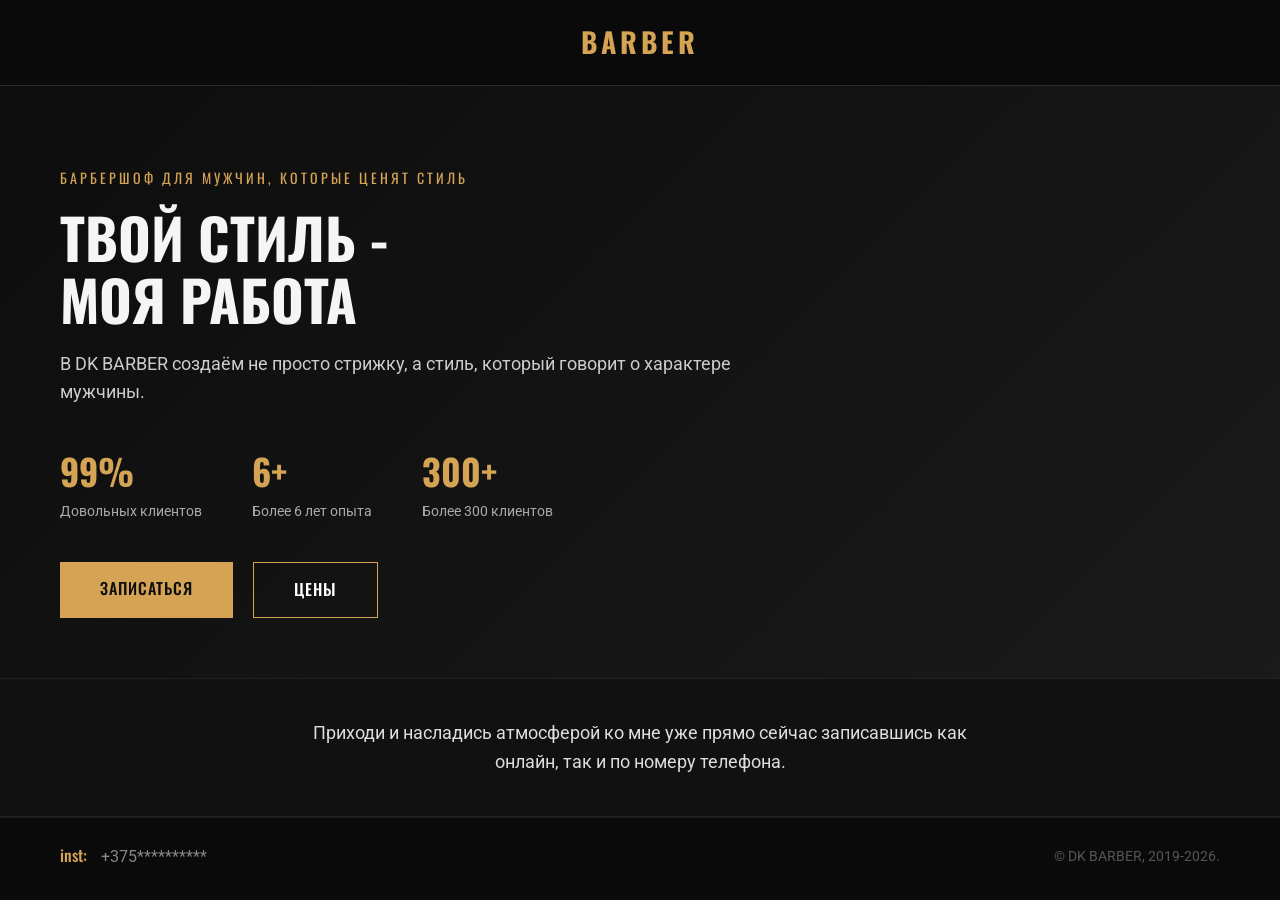
==== commit 2a696381: "Add files via upload" ====
--- a/index.html
+++ b/index.html
@@ -8,169 +8,52 @@
     <link href="https://fonts.googleapis.com/css2?family=Oswald:wght@400;500;600;700&family=Roboto:wght@300;400;500&display=swap" rel="stylesheet">
 </head>
 <body>
-    <!-- Шапка / Навигация -->
+    <!-- Шапка (только логотип) -->
     <header>
         <div class="container header-container">
             <div class="logo">
                 <h1>BARBER</h1>
             </div>
-            <nav>
-                <ul id="nav-list">
-                    <li><a href="#hero" class="active">Главная</a></li>
-                    <li><a href="#prices">Цены</a></li>
-                    <li><a href="#contacts">Контакты</a></li>
-                </ul>
-            </nav>
-            <div class="burger" id="burger">
-                <span></span>
-                <span></span>
-                <span></span>
-            </div>
         </div>
     </header>
 
-    <main>
-        <!-- Hero блок -->
-        <section id="hero" class="hero">
-            <div class="container">
-                <div class="hero-content">
-                    <span class="hero-tag">БАРБЕРШОФ ДЛЯ МУЖЧИН, КОТОРЫЕ ЦЕНЯТ СТИЛЬ</span>
-                    <h2 class="hero-title">ТВОЙ СТИЛЬ - <br>МОЯ РАБОТА</h2>
-                    <p class="hero-description">
-                        В DK BARBER создаём не просто стрижку, а стиль, который говорит о характере мужчины.
-                    </p>
-                    <div class="hero-stats">
-                        <div class="stat-item">
-                            <span class="stat-number">99%</span>
-                            <span class="stat-label">Довольных клиентов</span>
-                        </div>
-                        <div class="stat-item">
-                            <span class="stat-number">6+</span>
-                            <span class="stat-label">Более 6 лет опыта</span>
-                        </div>
-                        <div class="stat-item">
-                            <span class="stat-number">300+</span>
-                            <span class="stat-label">Более 300 клиентов</span>
-                        </div>
+    <!-- Hero блок -->
+    <section class="hero">
+        <div class="container">
+            <div class="hero-content">
+                <span class="hero-tag">БАРБЕРШОФ ДЛЯ МУЖЧИН, КОТОРЫЕ ЦЕНЯТ СТИЛЬ</span>
+                <h2 class="hero-title">ТВОЙ СТИЛЬ - <br>МОЯ РАБОТА</h2>
+                <p class="hero-description">
+                    В DK BARBER создаём не просто стрижку, а стиль, который говорит о характере мужчины.
+                </p>
+                <div class="hero-stats">
+                    <div class="stat-item">
+                        <span class="stat-number">99%</span>
+                        <span class="stat-label">Довольных клиентов</span>
                     </div>
-                    <div class="hero-buttons">
-                        <a href="#contacts" class="btn btn-primary">Записаться</a>
-                        <a href="#prices" class="btn btn-secondary">Цены</a>
+                    <div class="stat-item">
+                        <span class="stat-number">6+</span>
+                        <span class="stat-label">Более 6 лет опыта</span>
+                    </div>
+                    <div class="stat-item">
+                        <span class="stat-number">300+</span>
+                        <span class="stat-label">Более 300 клиентов</span>
                     </div>
                 </div>
-            </div>
-        </section>
-
-        <!-- Призыв к действию -->
-        <section class="cta-section">
-            <div class="container">
-                <p>Приходи и насладись атмосферой ко мне уже прямо сейчас записавшись как онлайн, так и по номеру телефона.</p>
-            </div>
-        </section>
-
-        <!-- Цены -->
-        <section id="prices" class="prices-page section">
-            <div class="container">
-                <h1 class="page-title">ЦЕНЫ НА УСЛУГИ</h1>
-                <div class="prices-grid">
-                    <div class="price-card">
-                        <h3>Мужская стрижка</h3>
-                        <ul class="service-list">
-                            <li>мытье головы</li>
-                            <li>стрижка</li>
-                            <li>укладку косметическими средствами премиум класса.</li>
-                        </ul>
-                        <div class="price-tag">40 BYN</div>
-                    </div>
-                    <div class="price-card">
-                        <h3>Мужская стрижка + борода</h3>
-                        <ul class="service-list">
-                            <li>мытье головы</li>
-                            <li>стрижка</li>
-                            <li>укладку косметическими средствами премиум класса.</li>
-                            <li>Создание формы бороды и чётких контуров</li>
-                        </ul>
-                        <div class="price-tag">60 BYN</div>
-                    </div>
-                    <div class="price-card">
-                        <h3>Тонирование бороды</h3>
-                        <ul class="service-list">
-                            <li>подбор оттенка</li>
-                            <li>подготовка и мытье бороды</li>
-                            <li>нанесение тонирующего средства</li>
-                            <li>сушка и укладка</li>
-                        </ul>
-                        <div class="price-tag">25 BYN</div>
-                    </div>
-                    <div class="price-card">
-                        <h3>Оформление бороды</h3>
-                        <ul class="service-list">
-                            <li>подбор формы</li>
-                            <li>подготовка и мытье бороды</li>
-                            <li>стрижка и моделирование</li>
-                            <li>окантовка и бритье</li>
-                            <li>сушка и укладка</li>
-                        </ul>
-                        <div class="price-tag">40 BYN</div>
-                    </div>
+                <div class="hero-buttons">
+                    <a href="#" class="btn btn-primary">Записаться</a>
+                    <a href="#" class="btn btn-secondary">Цены</a>
                 </div>
             </div>
-        </section>
+        </div>
+    </section>
 
-        <!-- Контакты -->
-        <section id="contacts" class="contacts-page section">
-            <div class="container">
-                <h1 class="page-title">ДК BARBER</h1>
-                <div class="contacts-grid">
-                    <div class="contact-block">
-                        <h3>Адрес</h3>
-                        <p>Адрес город Пинск, улица ******, этаж *, кабинет *</p>
-                    </div>
-                    <div class="contact-block">
-                        <h3>ЛОКАЦИЯ</h3>
-                        <div class="map-placeholder">
-                            <p>🗺️ Карта загружается...</p>
-                            <small>Здесь будет карта с местоположением</small>
-                        </div>
-                    </div>
-                    <div class="contact-block">
-                        <h3>КОНТАКТЫ</h3>
-                        <div class="contact-list">
-                            <div class="contact-item">
-                                <span class="contact-label">DIKIDI Online:</span>
-                                <span>**********</span>
-                            </div>
-                            <div class="contact-item">
-                                <span class="contact-label">Telegram:</span>
-                                <span>@**********</span>
-                            </div>
-                            <div class="contact-item">
-                                <span class="contact-label">Instagram:</span>
-                                <span>**********</span>
-                            </div>
-                            <div class="contact-item">
-                                <span class="contact-label">WhatsApp:</span>
-                                <span>**********</span>
-                            </div>
-                            <div class="contact-item">
-                                <span class="contact-label">Телефон:</span>
-                                <span>+375**********</span>
-                            </div>
-                        </div>
-                    </div>
-                    <div class="contact-block">
-                        <h3>График</h3>
-                        <div class="schedule">
-                            <p><strong>Время:</strong></p>
-                            <p>Вт-Пт: 10:00-22:00</p>
-                            <p>Сб: 10:00-19:00</p>
-                            <p class="note">Выходной: Пн, Вс</p>
-                        </div>
-                    </div>
-                </div>
-            </div>
-        </section>
-    </main>
+    <!-- Призыв к действию -->
+    <section class="cta-section">
+        <div class="container">
+            <p>Приходи и насладись атмосферой ко мне уже прямо сейчас записавшись как онлайн, так и по номеру телефона.</p>
+        </div>
+    </section>
 
     <!-- Подвал -->
     <footer>
--- a/style.css
+++ b/style.css
@@ -27,24 +27,16 @@
     color: inherit;
 }
 
-ul {
-    list-style: none;
-}
-
 /* ========== ШАПКА ========== */
 header {
     background: #0a0a0a;
     padding: 20px 0;
     border-bottom: 1px solid #2a2a2a;
-    position: sticky;
-    top: 0;
-    z-index: 100;
 }
 
 .header-container {
     display: flex;
-    justify-content: space-between;
-    align-items: center;
+    justify-content: center; /* логотип по центру, меню убрано */
 }
 
 .logo h1 {
@@ -53,55 +45,6 @@
     font-weight: 700;
     letter-spacing: 4px;
     color: #d4a354;
-}
-
-nav ul {
-    display: flex;
-    gap: 35px;
-}
-
-nav ul li a {
-    font-family: 'Oswald', sans-serif;
-    font-size: 16px;
-    font-weight: 500;
-    letter-spacing: 1px;
-    text-transform: uppercase;
-    color: #aaa;
-    transition: color 0.3s;
-    position: relative;
-}
-
-nav ul li a:hover {
-    color: #d4a354;
-}
-
-nav ul li a.active {
-    color: #d4a354;
-}
-
-nav ul li a.active::after {
-    content: '';
-    position: absolute;
-    bottom: -5px;
-    left: 0;
-    width: 100%;
-    height: 2px;
-    background: #d4a354;
-}
-
-/* Бургер-меню */
-.burger {
-    display: none;
-    flex-direction: column;
-    gap: 5px;
-    cursor: pointer;
-}
-
-.burger span {
-    width: 28px;
-    height: 2px;
-    background: #fff;
-    transition: 0.3s;
 }
 
 /* ========== HERO ========== */
@@ -217,153 +160,6 @@
     margin: 0 auto;
 }
 
-/* ========== СЕКЦИИ (общие отступы) ========== */
-.section {
-    padding: 60px 0;
-}
-
-/* ========== СТРАНИЦА ЦЕН ========== */
-.page-title {
-    font-family: 'Oswald', sans-serif;
-    font-size: 40px;
-    font-weight: 700;
-    text-align: center;
-    letter-spacing: 2px;
-    margin-bottom: 50px;
-    text-transform: uppercase;
-    color: #d4a354;
-}
-
-.prices-grid {
-    display: grid;
-    grid-template-columns: repeat(auto-fit, minmax(280px, 1fr));
-    gap: 30px;
-}
-
-.price-card {
-    background: #141414;
-    padding: 30px 25px;
-    border-radius: 8px;
-    border: 1px solid #2a2a2a;
-    transition: all 0.3s;
-    display: flex;
-    flex-direction: column;
-}
-
-.price-card:hover {
-    border-color: #d4a354;
-    transform: translateY(-5px);
-    box-shadow: 0 10px 30px rgba(212, 163, 84, 0.05);
-}
-
-.price-card h3 {
-    font-family: 'Oswald', sans-serif;
-    font-size: 22px;
-    font-weight: 600;
-    color: #fff;
-    margin-bottom: 15px;
-}
-
-.service-list {
-    list-style: disc;
-    padding-left: 20px;
-    flex: 1;
-}
-
-.service-list li {
-    font-size: 15px;
-    color: #bbb;
-    margin-bottom: 6px;
-}
-
-.service-list li::marker {
-    color: #d4a354;
-}
-
-.price-tag {
-    font-family: 'Oswald', sans-serif;
-    font-size: 28px;
-    font-weight: 700;
-    color: #d4a354;
-    margin-top: 20px;
-    padding-top: 15px;
-    border-top: 1px solid #2a2a2a;
-    text-align: right;
-}
-
-/* ========== СТРАНИЦА КОНТАКТОВ ========== */
-.contacts-grid {
-    display: grid;
-    grid-template-columns: repeat(auto-fit, minmax(300px, 1fr));
-    gap: 40px;
-}
-
-.contact-block h3 {
-    font-family: 'Oswald', sans-serif;
-    font-size: 20px;
-    color: #d4a354;
-    margin-bottom: 15px;
-    letter-spacing: 1px;
-}
-
-.contact-block p {
-    color: #ccc;
-    font-size: 16px;
-}
-
-.map-placeholder {
-    background: #141414;
-    padding: 40px 20px;
-    text-align: center;
-    border-radius: 8px;
-    border: 1px dashed #444;
-    color: #777;
-}
-
-.map-placeholder p {
-    font-size: 18px;
-    color: #aaa;
-}
-
-.map-placeholder small {
-    display: block;
-    margin-top: 8px;
-    color: #555;
-}
-
-.contact-list {
-    display: flex;
-    flex-direction: column;
-    gap: 12px;
-}
-
-.contact-item {
-    display: flex;
-    justify-content: space-between;
-    padding: 8px 0;
-    border-bottom: 1px solid #222;
-}
-
-.contact-label {
-    color: #888;
-    font-weight: 500;
-}
-
-.contact-item span:last-child {
-    color: #ddd;
-}
-
-.schedule p {
-    color: #ccc;
-    margin-bottom: 4px;
-}
-
-.schedule .note {
-    color: #d4a354;
-    font-weight: 500;
-    margin-top: 8px;
-}
-
 /* ========== ПОДВАЛ ========== */
 footer {
     background: #0a0a0a;
@@ -397,31 +193,6 @@
 
 /* ========== АДАПТИВ ========== */
 @media (max-width: 768px) {
-    .burger {
-        display: flex;
-    }
-
-    nav ul {
-        display: none;
-        flex-direction: column;
-        background: #0d0d0d;
-        position: absolute;
-        top: 70px;
-        left: 0;
-        width: 100%;
-        padding: 20px;
-        gap: 20px;
-        border-bottom: 1px solid #222;
-    }
-
-    nav ul.open {
-        display: flex;
-    }
-
-    nav ul li a {
-        font-size: 18px;
-    }
-
     .hero-title {
         font-size: 36px;
     }
@@ -435,22 +206,10 @@
         font-size: 28px;
     }
 
-    .prices-grid {
-        grid-template-columns: 1fr;
-    }
-
-    .contacts-grid {
-        grid-template-columns: 1fr;
-    }
-
     .footer-content {
         flex-direction: column;
         text-align: center;
     }
-
-    .page-title {
-        font-size: 30px;
-    }
 }
 
 @media (max-width: 480px) {
@@ -462,8 +221,4 @@
         width: 100%;
         text-align: center;
     }
-
-    .price-card {
-        padding: 20px;
-    }
 }
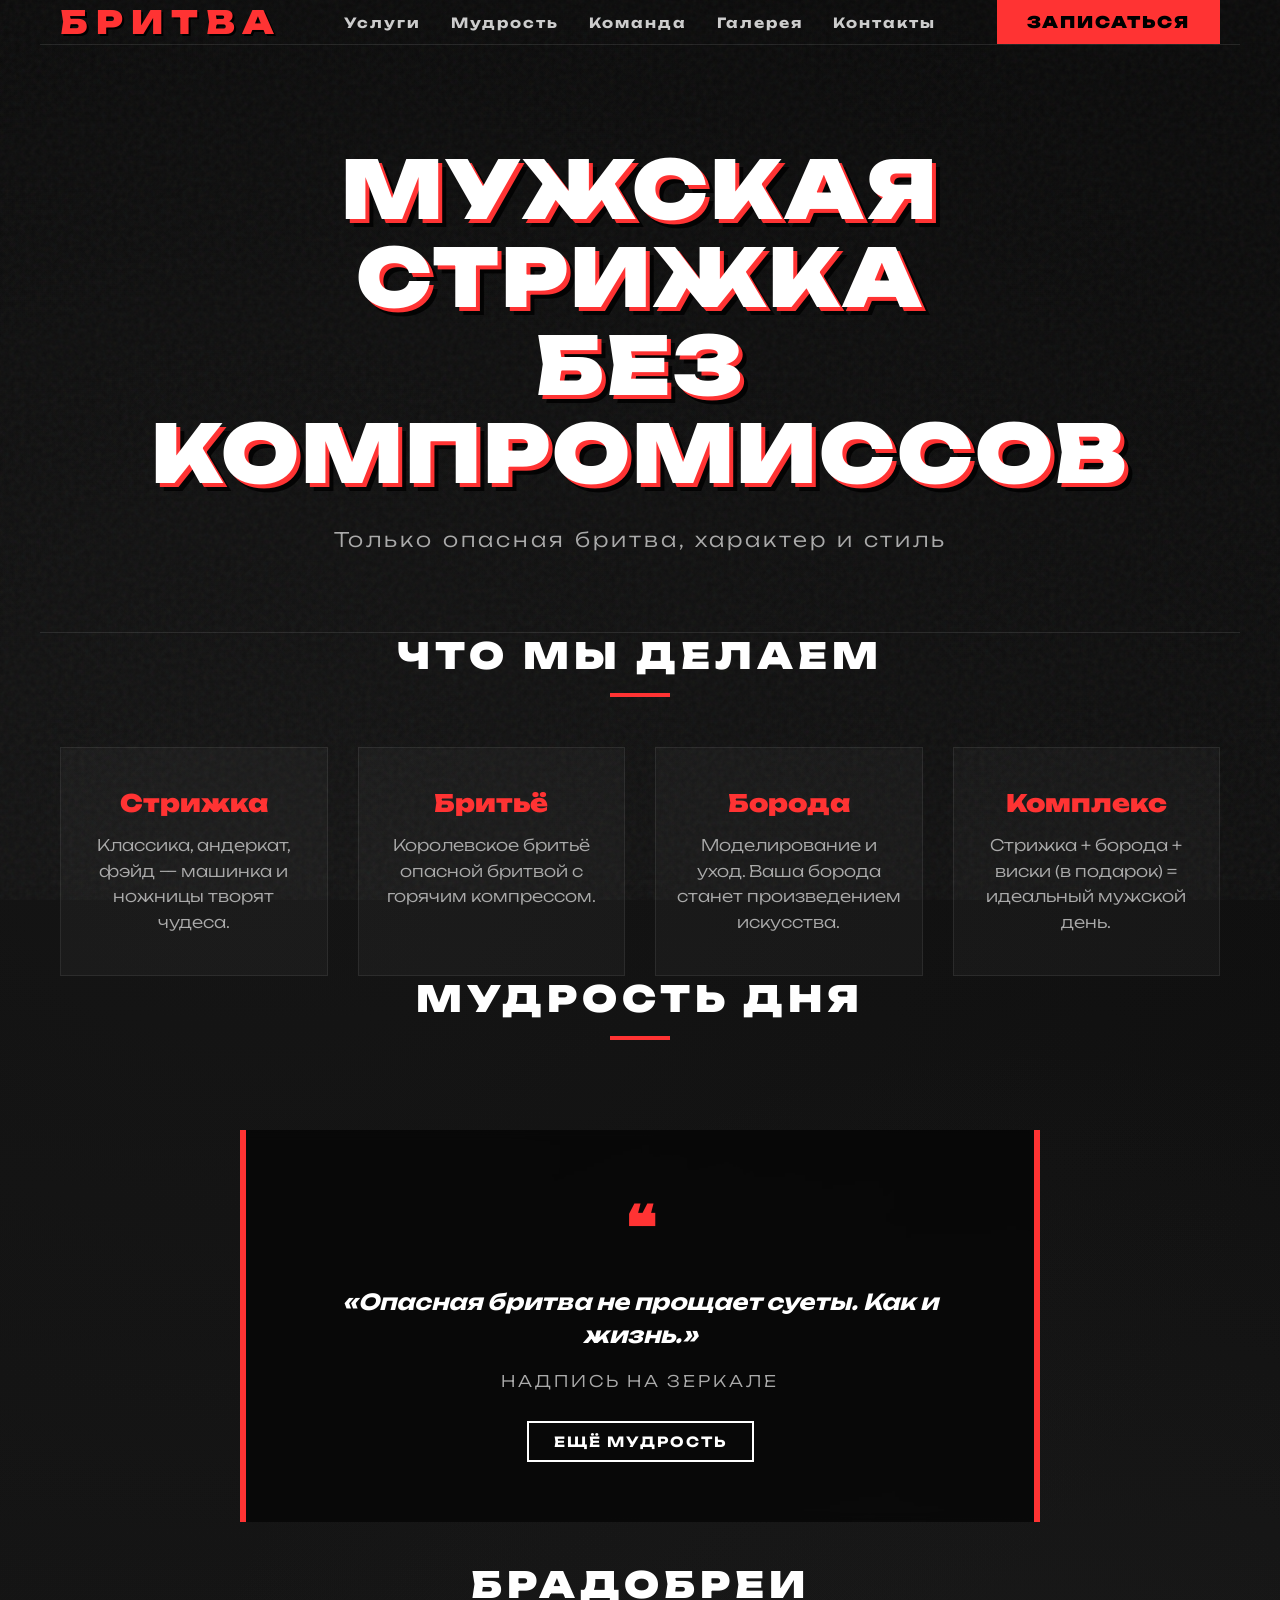
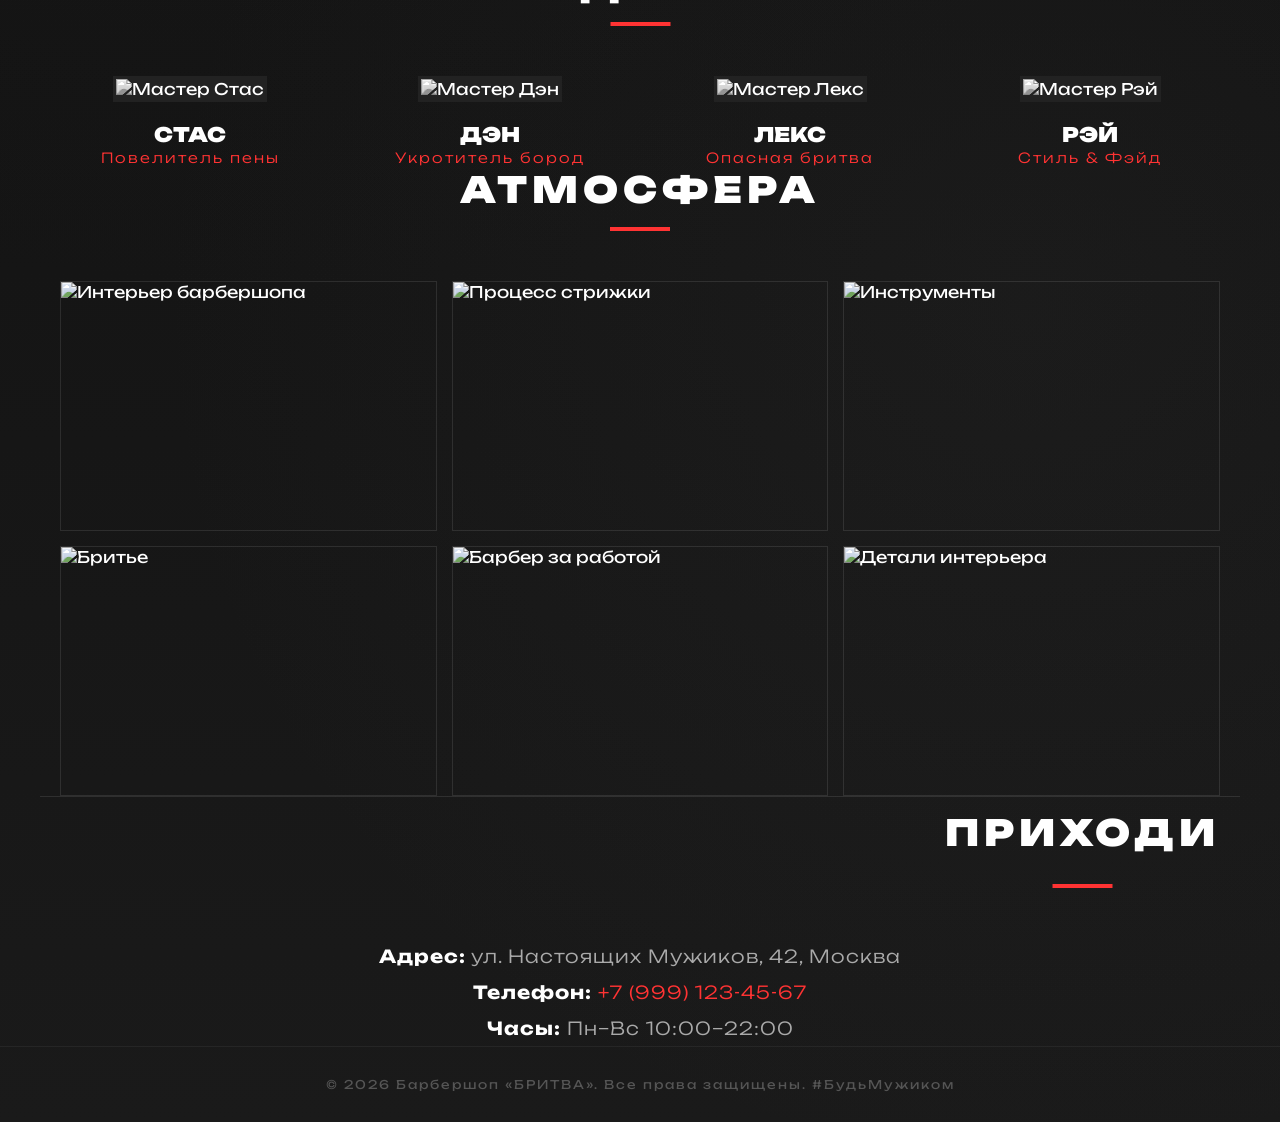
==== commit e5524696: "Add files via upload" ====
--- a/index.html
+++ b/index.html
@@ -3,73 +3,121 @@
 <head>
     <meta charset="UTF-8">
     <meta name="viewport" content="width=device-width, initial-scale=1.0">
-    <title>DK BARBER - Барбершоп для мужчин</title>
+    <title>Барбершоп «БРИТВА» | Мужские стрижки</title>
+    <!-- Шрифты -->
+    <link href="https://fonts.googleapis.com/css2?family=Unbounded:wght@300;700;900&display=swap" rel="stylesheet">
+    <!-- Стили -->
     <link rel="stylesheet" href="style.css">
-    <link href="https://fonts.googleapis.com/css2?family=Oswald:wght@400;500;600;700&family=Roboto:wght@300;400;500&display=swap" rel="stylesheet">
 </head>
 <body>
-    <!-- Шапка (только логотип) -->
-    <header>
-        <div class="container header-container">
-            <div class="logo">
-                <h1>BARBER</h1>
-            </div>
-        </div>
+
+    <!-- Шапка -->
+    <header class="container">
+        <div class="logo">БРИТВА</div>
+        <nav class="nav-links">
+            <a href="#services">Услуги</a>
+            <a href="#wisdom">Мудрость</a>
+            <a href="#team">Команда</a>
+            <a href="#gallery">Галерея</a>
+            <a href="#contacts">Контакты</a>
+        </nav>
+        <a href="#" class="btn-record">ЗАПИСАТЬСЯ</a>
     </header>
 
-    <!-- Hero блок -->
-    <section class="hero">
-        <div class="container">
-            <div class="hero-content">
-                <span class="hero-tag">БАРБЕРШОФ ДЛЯ МУЖЧИН, КОТОРЫЕ ЦЕНЯТ СТИЛЬ</span>
-                <h2 class="hero-title">ТВОЙ СТИЛЬ - <br>МОЯ РАБОТА</h2>
-                <p class="hero-description">
-                    В DK BARBER создаём не просто стрижку, а стиль, который говорит о характере мужчины.
-                </p>
-                <div class="hero-stats">
-                    <div class="stat-item">
-                        <span class="stat-number">99%</span>
-                        <span class="stat-label">Довольных клиентов</span>
-                    </div>
-                    <div class="stat-item">
-                        <span class="stat-number">6+</span>
-                        <span class="stat-label">Более 6 лет опыта</span>
-                    </div>
-                    <div class="stat-item">
-                        <span class="stat-number">300+</span>
-                        <span class="stat-label">Более 300 клиентов</span>
-                    </div>
-                </div>
-                <div class="hero-buttons">
-                    <a href="#" class="btn btn-primary">Записаться</a>
-                    <a href="#" class="btn btn-secondary">Цены</a>
-                </div>
+    <!-- Герой -->
+    <section class="hero container">
+        <h1>Мужская<br>стрижка<br>без компромиссов</h1>
+        <p>Только опасная бритва, характер и стиль</p>
+    </section>
+
+    <!-- Услуги -->
+    <section class="container" id="services">
+        <h2 class="section-title">Что мы делаем</h2>
+        <div class="services-grid">
+            <div class="service-card">
+                <h3>Стрижка</h3>
+                <p>Классика, андеркат, фэйд — машинка и ножницы творят чудеса.</p>
+            </div>
+            <div class="service-card">
+                <h3>Бритьё</h3>
+                <p>Королевское бритьё опасной бритвой с горячим компрессом.</p>
+            </div>
+            <div class="service-card">
+                <h3>Борода</h3>
+                <p>Моделирование и уход. Ваша борода станет произведением искусства.</p>
+            </div>
+            <div class="service-card">
+                <h3>Комплекс</h3>
+                <p>Стрижка + борода + виски (в подарок) = идеальный мужской день.</p>
             </div>
         </div>
     </section>
 
-    <!-- Призыв к действию -->
-    <section class="cta-section">
-        <div class="container">
-            <p>Приходи и насладись атмосферой ко мне уже прямо сейчас записавшись как онлайн, так и по номеру телефона.</p>
+    <!-- Блок "Мудрость дня" -->
+    <section class="container" id="wisdom">
+        <h2 class="section-title">Мудрость дня</h2>
+        <div class="quote-widget">
+            <div class="quote-icon">❝</div>
+            <div class="quote-text" id="quoteText">«Лучшая стрижка — та, после которой тебе не нужно смотреть в зеркало. Ты и так знаешь, что ты в порядке.»</div>
+            <div class="quote-author" id="quoteAuthor">Старый брадобрей</div>
+            <button class="quote-refresh" id="newQuoteBtn">ЕЩЁ МУДРОСТЬ</button>
         </div>
     </section>
 
-    <!-- Подвал -->
-    <footer>
-        <div class="container">
-            <div class="footer-content">
-                <div class="footer-social">
-                    <a href="#">inst:</a>
-                    <span>+375**********</span>
-                </div>
-                <div class="footer-copy">
-                    <p>© DK BARBER, 2019-2026.</p>
-                </div>
+    <!-- Команда -->
+    <section class="container" id="team">
+        <h2 class="section-title">Брадобреи</h2>
+        <div class="team-grid">
+            <div class="team-member">
+                <img src="https://images.unsplash.com/photo-1507003211169-0a1dd7228f2d?w=400&h=400&fit=crop&crop=face" alt="Мастер Стас">
+                <h4>СТАС</h4>
+                <span>Повелитель пены</span>
+            </div>
+            <div class="team-member">
+                <img src="https://images.unsplash.com/photo-1500648767791-00dcc994a43e?w=400&h=400&fit=crop&crop=face" alt="Мастер Дэн">
+                <h4>ДЭН</h4>
+                <span>Укротитель бород</span>
+            </div>
+            <div class="team-member">
+                <img src="https://images.unsplash.com/photo-1472099645785-5658abf4ff4e?w=400&h=400&fit=crop&crop=face" alt="Мастер Лекс">
+                <h4>ЛЕКС</h4>
+                <span>Опасная бритва</span>
+            </div>
+            <div class="team-member">
+                <img src="https://images.unsplash.com/photo-1519085360753-af0119f7cbe7?w=400&h=400&fit=crop&crop=face" alt="Мастер Рэй">
+                <h4>РЭЙ</h4>
+                <span>Стиль & Фэйд</span>
             </div>
         </div>
+    </section>
+
+    <!-- Галерея -->
+    <section class="container" id="gallery">
+        <h2 class="section-title">Атмосфера</h2>
+        <div class="gallery-grid">
+            <img src="https://images.unsplash.com/photo-1503951914875-452162b0f3f1?w=600&h=400&fit=crop" alt="Интерьер барбершопа">
+            <img src="https://images.unsplash.com/photo-1585747860715-2ba37e788b70?w=600&h=400&fit=crop" alt="Процесс стрижки">
+            <img src="https://images.unsplash.com/photo-1599351431202-1e0f0137899a?w=600&h=400&fit=crop" alt="Инструменты">
+            <img src="https://images.unsplash.com/photo-1621605815971-fbc98d665033?w=600&h=400&fit=crop" alt="Бритье">
+            <img src="https://images.unsplash.com/photo-1567894340315-735d7c361db7?w=600&h=400&fit=crop" alt="Барбер за работой">
+            <img src="https://images.unsplash.com/photo-1517832606299-7ae9b720a186?w=600&h=400&fit=crop" alt="Детали интерьера">
+        </div>
+    </section>
+
+    <!-- Контакты -->
+    <section class="container contacts" id="contacts">
+        <h2 class="section-title">Приходи</h2>
+        <p><strong>Адрес:</strong> ул. Настоящих Мужиков, 42, Москва</p>
+        <p><strong>Телефон:</strong> <a href="tel:+79991234567">+7 (999) 123-45-67</a></p>
+        <p><strong>Часы:</strong> Пн–Вс 10:00–22:00</p>
+    </section>
+
+    <!-- Футер -->
+    <footer>
+        <div class="container">© 2026 Барбершоп «БРИТВА». Все права защищены. #БудьМужиком</div>
     </footer>
 
+    <!-- Скрипты -->
     <script src="script.js"></script>
 </body>
 </html>
--- a/style.css
+++ b/style.css
@@ -1,224 +1,347 @@
-/* ========== RESET & БАЗА ========== */
+/* ===== СБРОС И БАЗА ===== */
 * {
     margin: 0;
     padding: 0;
     box-sizing: border-box;
 }
 
-html {
-    scroll-behavior: smooth;
-}
-
 body {
-    font-family: 'Roboto', sans-serif;
-    background: #0d0d0d;
-    color: #f5f5f5;
-    line-height: 1.6;
+    font-family: 'Unbounded', sans-serif;
+    background-color: #121212;
+    color: #fff;
+    background-image: 
+        radial-gradient(circle at 20% 30%, rgba(50, 50, 50, 0.15) 0%, transparent 50%),
+        radial-gradient(circle at 80% 70%, rgba(80, 80, 80, 0.1) 0%, transparent 40%),
+        linear-gradient(0deg, #1a1a1a, #0a0a0a);
+    position: relative;
+    overflow-x: hidden;
+}
+
+/* Зернистая текстура */
+body::before {
+    content: "";
+    position: fixed;
+    top: 0;
+    left: 0;
+    width: 100%;
+    height: 100%;
+    background-image: url("data:image/svg+xml,%3Csvg viewBox='0 0 256 256' xmlns='http://www.w3.org/2000/svg'%3E%3Cfilter id='n'%3E%3CfeTurbulence type='fractalNoise' baseFrequency='0.65' numOctaves='3'/%3E%3C/filter%3E%3Crect width='100%25' height='100%25' filter='url(%23n)' opacity='0.05'/%3E%3C/svg%3E");
+    pointer-events: none;
+    z-index: 0;
 }
 
 .container {
+    position: relative;
+    z-index: 1;
     max-width: 1200px;
     margin: 0 auto;
     padding: 0 20px;
 }
 
-a {
-    text-decoration: none;
-    color: inherit;
-}
-
-/* ========== ШАПКА ========== */
+/* ===== ШАПКА ===== */
 header {
-    background: #0a0a0a;
+    position: relative;
+    z-index: 10;
     padding: 20px 0;
-    border-bottom: 1px solid #2a2a2a;
-}
-
-.header-container {
-    display: flex;
-    justify-content: center; /* логотип по центру, меню убрано */
-}
-
-.logo h1 {
-    font-family: 'Oswald', sans-serif;
-    font-size: 28px;
-    font-weight: 700;
-    letter-spacing: 4px;
-    color: #d4a354;
-}
-
-/* ========== HERO ========== */
-.hero {
-    padding: 80px 0 60px;
-    background: linear-gradient(135deg, #0d0d0d 0%, #1a1a1a 100%);
-}
-
-.hero-content {
-    max-width: 700px;
-}
-
-.hero-tag {
-    font-family: 'Oswald', sans-serif;
-    font-size: 14px;
-    letter-spacing: 3px;
-    color: #d4a354;
-    text-transform: uppercase;
-}
-
-.hero-title {
-    font-family: 'Oswald', sans-serif;
-    font-size: 56px;
-    font-weight: 700;
-    line-height: 1.1;
-    margin: 15px 0 20px;
-    text-transform: uppercase;
-}
-
-.hero-description {
-    font-size: 18px;
-    color: #ccc;
-    margin-bottom: 35px;
-}
-
-.hero-stats {
-    display: flex;
-    gap: 50px;
-    margin-bottom: 40px;
-}
-
-.stat-item {
-    display: flex;
-    flex-direction: column;
-}
-
-.stat-number {
-    font-family: 'Oswald', sans-serif;
-    font-size: 36px;
-    font-weight: 700;
-    color: #d4a354;
-}
-
-.stat-label {
-    font-size: 14px;
-    color: #aaa;
-}
-
-.hero-buttons {
-    display: flex;
-    gap: 20px;
-    flex-wrap: wrap;
-}
-
-.btn {
-    display: inline-block;
-    padding: 14px 40px;
-    font-family: 'Oswald', sans-serif;
-    font-size: 16px;
-    font-weight: 500;
-    letter-spacing: 1px;
-    text-transform: uppercase;
-    border: none;
-    cursor: pointer;
-    transition: all 0.3s;
-}
-
-.btn-primary {
-    background: #d4a354;
-    color: #0d0d0d;
-}
-
-.btn-primary:hover {
-    background: #e8b86a;
-    transform: translateY(-2px);
-    box-shadow: 0 8px 25px rgba(212, 163, 84, 0.3);
-}
-
-.btn-secondary {
-    background: transparent;
-    color: #fff;
-    border: 1px solid #d4a354;
-}
-
-.btn-secondary:hover {
-    background: #d4a354;
-    color: #0d0d0d;
-}
-
-/* ========== CTA ========== */
-.cta-section {
-    padding: 40px 0;
-    background: #111;
-    border-top: 1px solid #222;
-    border-bottom: 1px solid #222;
-    text-align: center;
-}
-
-.cta-section p {
-    font-size: 18px;
-    color: #ddd;
-    max-width: 700px;
-    margin: 0 auto;
-}
-
-/* ========== ПОДВАЛ ========== */
-footer {
-    background: #0a0a0a;
-    padding: 25px 0;
-    border-top: 1px solid #1a1a1a;
-}
-
-.footer-content {
+    border-bottom: 1px solid rgba(255,255,255,0.1);
     display: flex;
     justify-content: space-between;
     align-items: center;
     flex-wrap: wrap;
+    gap: 20px;
+}
+
+.logo {
+    font-size: 32px;
+    font-weight: 900;
+    color: #ff3333;
+    letter-spacing: 8px;
+    text-transform: uppercase;
+    text-shadow: 2px 2px 0 #000;
+}
+
+.nav-links {
+    display: flex;
+    gap: 30px;
+    flex-wrap: wrap;
+}
+
+.nav-links a {
+    color: #ccc;
+    text-decoration: none;
+    font-weight: 700;
+    font-size: 14px;
+    letter-spacing: 2px;
+    transition: 0.3s;
+}
+
+.nav-links a:hover {
+    color: #ff3333;
+}
+
+.btn-record {
+    background: #ff3333;
+    color: #000;
+    font-weight: 900;
+    padding: 12px 30px;
+    text-decoration: none;
+    letter-spacing: 2px;
+    transition: 0.3s;
+    border: none;
+    cursor: pointer;
+}
+
+.btn-record:hover {
+    background: #fff;
+    box-shadow: 0 0 20px rgba(255,51,51,0.7);
+}
+
+/* ===== ГЕРОЙ ===== */
+.hero {
+    padding: 100px 0 80px;
+    text-align: center;
+    border-bottom: 1px solid rgba(255,255,255,0.1);
+}
+
+.hero h1 {
+    font-size: clamp(40px, 8vw, 80px);
+    font-weight: 900;
+    line-height: 1.1;
+    text-transform: uppercase;
+    letter-spacing: 2px;
+    color: #fff;
+    text-shadow: 4px 4px 0 #ff3333, 8px 8px 0 rgba(0,0,0,0.8);
+}
+
+.hero p {
+    font-weight: 300;
+    font-size: 20px;
+    color: #aaa;
+    margin-top: 30px;
+    letter-spacing: 3px;
+}
+
+/* ===== СЕКЦИИ ===== */
+section {
+    padding: 80px 0;
+}
+
+.section-title {
+    font-size: 36px;
+    font-weight: 900;
+    text-align: center;
+    margin-bottom: 50px;
+    position: relative;
+    display: inline-block;
+    left: 50%;
+    transform: translateX(-50%);
+    letter-spacing: 5px;
+    text-transform: uppercase;
+    color: #fff;
+}
+
+.section-title::after {
+    content: "";
+    display: block;
+    width: 60px;
+    height: 4px;
+    background: #ff3333;
+    margin: 15px auto 0;
+}
+
+/* Услуги */
+.services-grid {
+    display: grid;
+    grid-template-columns: repeat(auto-fit, minmax(250px, 1fr));
+    gap: 30px;
+}
+
+.service-card {
+    background: rgba(255,255,255,0.03);
+    border: 1px solid rgba(255,255,255,0.08);
+    padding: 40px 20px;
+    text-align: center;
+    transition: 0.3s;
+}
+
+.service-card:hover {
+    border-color: #ff3333;
+    box-shadow: 0 0 25px rgba(255,51,51,0.2);
+    transform: translateY(-5px);
+}
+
+.service-card h3 {
+    font-size: 24px;
+    font-weight: 900;
+    margin-bottom: 15px;
+    color: #ff3333;
+}
+
+.service-card p {
+    font-weight: 300;
+    color: #aaa;
+    line-height: 1.6;
+}
+
+/* БЛОК ЦИТАТЫ ДНЯ */
+.quote-widget {
+    background: rgba(0,0,0,0.6);
+    border-left: 6px solid #ff3333;
+    border-right: 6px solid #ff3333;
+    padding: 60px 40px;
+    margin: 40px auto;
+    max-width: 800px;
+    text-align: center;
+    position: relative;
+    backdrop-filter: blur(4px);
+}
+
+.quote-icon {
+    font-size: 60px;
+    color: #ff3333;
+    margin-bottom: 20px;
+    font-weight: 900;
+}
+
+.quote-text {
+    font-size: 22px;
+    font-weight: 700;
+    line-height: 1.5;
+    color: #fff;
+    font-style: italic;
+    margin-bottom: 20px;
+    transition: opacity 0.2s;
+}
+
+.quote-author {
+    font-size: 16px;
+    font-weight: 300;
+    color: #aaa;
+    letter-spacing: 3px;
+    text-transform: uppercase;
+}
+
+.quote-refresh {
+    display: inline-block;
+    margin-top: 30px;
+    background: transparent;
+    border: 2px solid #fff;
+    color: #fff;
+    font-family: 'Unbounded', sans-serif;
+    font-weight: 700;
+    font-size: 14px;
+    padding: 10px 25px;
+    cursor: pointer;
+    letter-spacing: 2px;
+    transition: 0.3s;
+}
+
+.quote-refresh:hover {
+    background: #ff3333;
+    border-color: #ff3333;
+    color: #000;
+    box-shadow: 0 0 20px rgba(255,51,51,0.6);
+}
+
+/* Команда */
+.team-grid {
+    display: grid;
+    grid-template-columns: repeat(auto-fit, minmax(200px, 1fr));
+    gap: 40px;
+    text-align: center;
+}
+
+.team-member img {
+    width: 100%;
+    aspect-ratio: 1/1;
+    object-fit: cover;
+    filter: grayscale(100%);
+    border: 3px solid transparent;
+    transition: 0.3s;
+    background: #222;
+}
+
+.team-member:hover img {
+    filter: grayscale(0%);
+    border-color: #ff3333;
+}
+
+.team-member h4 {
+    margin-top: 20px;
+    font-weight: 900;
+    font-size: 20px;
+}
+
+.team-member span {
+    color: #ff3333;
+    font-weight: 300;
+    letter-spacing: 2px;
+    font-size: 14px;
+}
+
+/* Галерея */
+.gallery-grid {
+    display: grid;
+    grid-template-columns: repeat(auto-fit, minmax(280px, 1fr));
     gap: 15px;
 }
 
-.footer-social a {
-    font-family: 'Oswald', sans-serif;
-    color: #d4a354;
-    font-weight: 500;
-}
-
-.footer-social span {
-    color: #888;
-    margin-left: 10px;
-}
-
-.footer-copy p {
-    font-size: 14px;
+.gallery-grid img {
+    width: 100%;
+    height: 250px;
+    object-fit: cover;
+    filter: grayscale(40%);
+    transition: 0.3s;
+    border: 1px solid rgba(255,255,255,0.1);
+}
+
+.gallery-grid img:hover {
+    filter: grayscale(0%);
+    border-color: #ff3333;
+    transform: scale(1.02);
+}
+
+/* Контакты */
+.contacts {
+    text-align: center;
+    font-weight: 300;
+    font-size: 18px;
+    color: #aaa;
+    line-height: 2;
+    letter-spacing: 1px;
+    border-top: 1px solid rgba(255,255,255,0.1);
+}
+
+.contacts strong {
+    color: #fff;
+    font-weight: 700;
+}
+
+.contacts a {
+    color: #ff3333;
+    text-decoration: none;
+}
+
+/* Футер */
+footer {
+    text-align: center;
+    padding: 30px 0;
+    font-size: 12px;
     color: #555;
-}
-
-/* ========== АДАПТИВ ========== */
+    letter-spacing: 2px;
+    border-top: 1px solid rgba(255,255,255,0.05);
+}
+
+/* Адаптив */
 @media (max-width: 768px) {
-    .hero-title {
-        font-size: 36px;
+    header {
+        flex-direction: column;
+        align-items: center;
     }
-
-    .hero-stats {
-        gap: 25px;
-        flex-wrap: wrap;
+    .nav-links {
+        gap: 15px;
     }
-
-    .stat-number {
-        font-size: 28px;
-    }
-
-    .footer-content {
-        flex-direction: column;
-        text-align: center;
-    }
-}
-
-@media (max-width: 480px) {
-    .hero-title {
-        font-size: 28px;
-    }
-
-    .hero-buttons .btn {
-        width: 100%;
-        text-align: center;
+    .quote-text {
+        font-size: 18px;
     }
 }
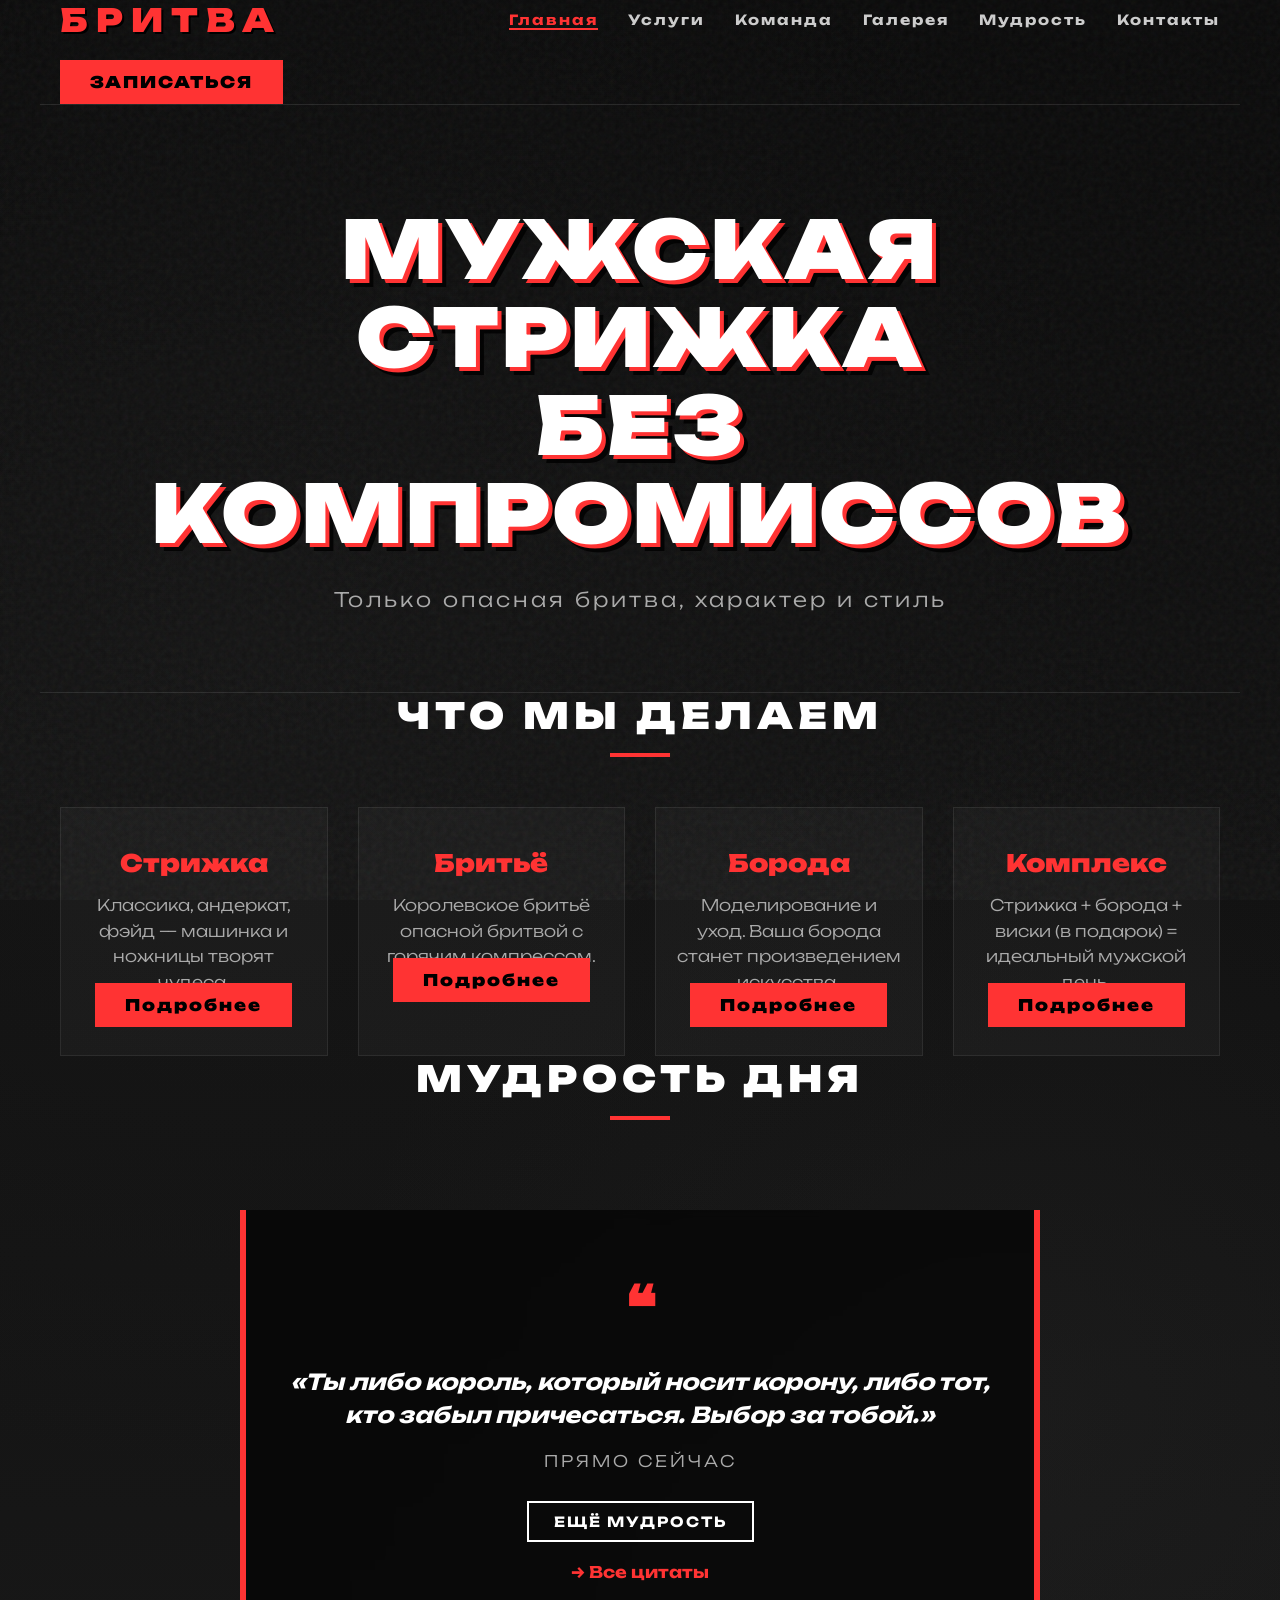
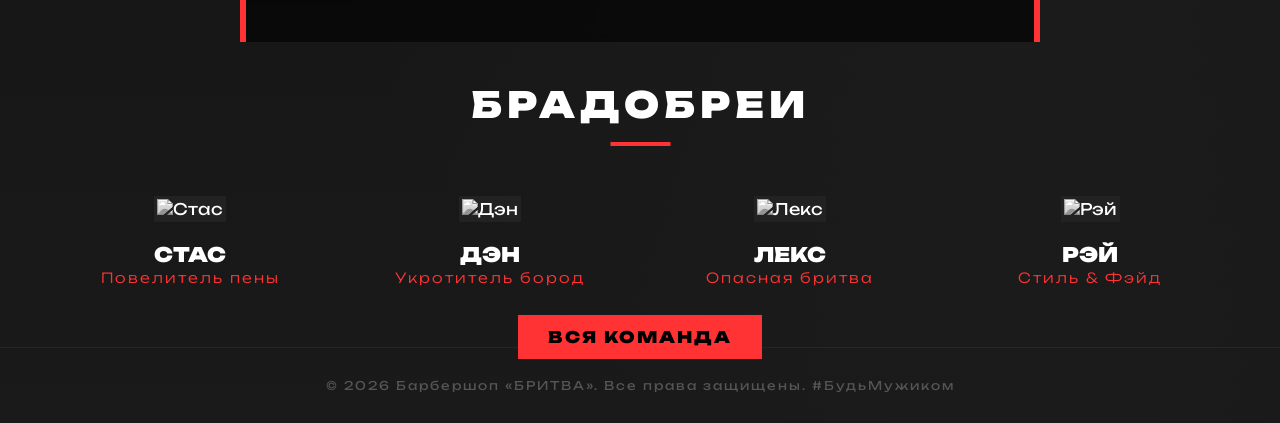
==== commit 50ded011: "Add files via upload" ====
--- a/index.html
+++ b/index.html
@@ -3,57 +3,55 @@
 <head>
     <meta charset="UTF-8">
     <meta name="viewport" content="width=device-width, initial-scale=1.0">
-    <title>Барбершоп «БРИТВА» | Мужские стрижки</title>
-    <!-- Шрифты -->
+    <title>Барбершоп «БРИТВА» | Главная</title>
     <link href="https://fonts.googleapis.com/css2?family=Unbounded:wght@300;700;900&display=swap" rel="stylesheet">
-    <!-- Стили -->
     <link rel="stylesheet" href="style.css">
 </head>
 <body>
-
-    <!-- Шапка -->
     <header class="container">
         <div class="logo">БРИТВА</div>
-        <nav class="nav-links">
-            <a href="#services">Услуги</a>
-            <a href="#wisdom">Мудрость</a>
-            <a href="#team">Команда</a>
-            <a href="#gallery">Галерея</a>
-            <a href="#contacts">Контакты</a>
+        <nav class="nav-links" id="mainNav">
+            <a href="index.html">Главная</a>
+            <a href="services.html">Услуги</a>
+            <a href="team.html">Команда</a>
+            <a href="gallery.html">Галерея</a>
+            <a href="quotes.html">Мудрость</a>
+            <a href="contacts.html">Контакты</a>
         </nav>
-        <a href="#" class="btn-record">ЗАПИСАТЬСЯ</a>
+        <a href="contacts.html#form" class="btn-record">ЗАПИСАТЬСЯ</a>
     </header>
 
-    <!-- Герой -->
     <section class="hero container">
         <h1>Мужская<br>стрижка<br>без компромиссов</h1>
         <p>Только опасная бритва, характер и стиль</p>
     </section>
 
-    <!-- Услуги -->
     <section class="container" id="services">
         <h2 class="section-title">Что мы делаем</h2>
         <div class="services-grid">
             <div class="service-card">
                 <h3>Стрижка</h3>
                 <p>Классика, андеркат, фэйд — машинка и ножницы творят чудеса.</p>
+                <a href="services.html" class="btn-record" style="margin-top:15px;">Подробнее</a>
             </div>
             <div class="service-card">
                 <h3>Бритьё</h3>
                 <p>Королевское бритьё опасной бритвой с горячим компрессом.</p>
+                <a href="services.html" class="btn-record" style="margin-top:15px;">Подробнее</a>
             </div>
             <div class="service-card">
                 <h3>Борода</h3>
                 <p>Моделирование и уход. Ваша борода станет произведением искусства.</p>
+                <a href="services.html" class="btn-record" style="margin-top:15px;">Подробнее</a>
             </div>
             <div class="service-card">
                 <h3>Комплекс</h3>
                 <p>Стрижка + борода + виски (в подарок) = идеальный мужской день.</p>
+                <a href="services.html" class="btn-record" style="margin-top:15px;">Подробнее</a>
             </div>
         </div>
     </section>
 
-    <!-- Блок "Мудрость дня" -->
     <section class="container" id="wisdom">
         <h2 class="section-title">Мудрость дня</h2>
         <div class="quote-widget">
@@ -61,63 +59,43 @@
             <div class="quote-text" id="quoteText">«Лучшая стрижка — та, после которой тебе не нужно смотреть в зеркало. Ты и так знаешь, что ты в порядке.»</div>
             <div class="quote-author" id="quoteAuthor">Старый брадобрей</div>
             <button class="quote-refresh" id="newQuoteBtn">ЕЩЁ МУДРОСТЬ</button>
+            <p style="margin-top:20px;"><a href="quotes.html" style="color:#ff3333; text-decoration:none; font-weight:700;">→ Все цитаты</a></p>
         </div>
     </section>
 
-    <!-- Команда -->
-    <section class="container" id="team">
+    <section class="container" id="team-preview">
         <h2 class="section-title">Брадобреи</h2>
         <div class="team-grid">
             <div class="team-member">
-                <img src="https://images.unsplash.com/photo-1507003211169-0a1dd7228f2d?w=400&h=400&fit=crop&crop=face" alt="Мастер Стас">
+                <img src="https://images.unsplash.com/photo-1507003211169-0a1dd7228f2d?w=400&h=400&fit=crop&crop=face" alt="Стас">
                 <h4>СТАС</h4>
                 <span>Повелитель пены</span>
             </div>
             <div class="team-member">
-                <img src="https://images.unsplash.com/photo-1500648767791-00dcc994a43e?w=400&h=400&fit=crop&crop=face" alt="Мастер Дэн">
+                <img src="https://images.unsplash.com/photo-1500648767791-00dcc994a43e?w=400&h=400&fit=crop&crop=face" alt="Дэн">
                 <h4>ДЭН</h4>
                 <span>Укротитель бород</span>
             </div>
             <div class="team-member">
-                <img src="https://images.unsplash.com/photo-1472099645785-5658abf4ff4e?w=400&h=400&fit=crop&crop=face" alt="Мастер Лекс">
+                <img src="https://images.unsplash.com/photo-1472099645785-5658abf4ff4e?w=400&h=400&fit=crop&crop=face" alt="Лекс">
                 <h4>ЛЕКС</h4>
                 <span>Опасная бритва</span>
             </div>
             <div class="team-member">
-                <img src="https://images.unsplash.com/photo-1519085360753-af0119f7cbe7?w=400&h=400&fit=crop&crop=face" alt="Мастер Рэй">
+                <img src="https://images.unsplash.com/photo-1519085360753-af0119f7cbe7?w=400&h=400&fit=crop&crop=face" alt="Рэй">
                 <h4>РЭЙ</h4>
                 <span>Стиль & Фэйд</span>
             </div>
         </div>
-    </section>
-
-    <!-- Галерея -->
-    <section class="container" id="gallery">
-        <h2 class="section-title">Атмосфера</h2>
-        <div class="gallery-grid">
-            <img src="https://images.unsplash.com/photo-1503951914875-452162b0f3f1?w=600&h=400&fit=crop" alt="Интерьер барбершопа">
-            <img src="https://images.unsplash.com/photo-1585747860715-2ba37e788b70?w=600&h=400&fit=crop" alt="Процесс стрижки">
-            <img src="https://images.unsplash.com/photo-1599351431202-1e0f0137899a?w=600&h=400&fit=crop" alt="Инструменты">
-            <img src="https://images.unsplash.com/photo-1621605815971-fbc98d665033?w=600&h=400&fit=crop" alt="Бритье">
-            <img src="https://images.unsplash.com/photo-1567894340315-735d7c361db7?w=600&h=400&fit=crop" alt="Барбер за работой">
-            <img src="https://images.unsplash.com/photo-1517832606299-7ae9b720a186?w=600&h=400&fit=crop" alt="Детали интерьера">
+        <div style="text-align:center; margin-top:40px;">
+            <a href="team.html" class="btn-record">ВСЯ КОМАНДА</a>
         </div>
     </section>
 
-    <!-- Контакты -->
-    <section class="container contacts" id="contacts">
-        <h2 class="section-title">Приходи</h2>
-        <p><strong>Адрес:</strong> ул. Настоящих Мужиков, 42, Москва</p>
-        <p><strong>Телефон:</strong> <a href="tel:+79991234567">+7 (999) 123-45-67</a></p>
-        <p><strong>Часы:</strong> Пн–Вс 10:00–22:00</p>
-    </section>
-
-    <!-- Футер -->
     <footer>
         <div class="container">© 2026 Барбершоп «БРИТВА». Все права защищены. #БудьМужиком</div>
     </footer>
 
-    <!-- Скрипты -->
     <script src="script.js"></script>
 </body>
 </html>
--- a/style.css
+++ b/style.css
@@ -1,347 +1,165 @@
 /* ===== СБРОС И БАЗА ===== */
-* {
-    margin: 0;
-    padding: 0;
-    box-sizing: border-box;
-}
+* { margin: 0; padding: 0; box-sizing: border-box; }
 
 body {
     font-family: 'Unbounded', sans-serif;
     background-color: #121212;
     color: #fff;
     background-image: 
-        radial-gradient(circle at 20% 30%, rgba(50, 50, 50, 0.15) 0%, transparent 50%),
-        radial-gradient(circle at 80% 70%, rgba(80, 80, 80, 0.1) 0%, transparent 40%),
+        radial-gradient(circle at 20% 30%, rgba(50,50,50,0.15) 0%, transparent 50%),
+        radial-gradient(circle at 80% 70%, rgba(80,80,80,0.1) 0%, transparent 40%),
         linear-gradient(0deg, #1a1a1a, #0a0a0a);
     position: relative;
     overflow-x: hidden;
 }
-
-/* Зернистая текстура */
 body::before {
     content: "";
-    position: fixed;
-    top: 0;
-    left: 0;
-    width: 100%;
-    height: 100%;
+    position: fixed; top: 0; left: 0; width: 100%; height: 100%;
     background-image: url("data:image/svg+xml,%3Csvg viewBox='0 0 256 256' xmlns='http://www.w3.org/2000/svg'%3E%3Cfilter id='n'%3E%3CfeTurbulence type='fractalNoise' baseFrequency='0.65' numOctaves='3'/%3E%3C/filter%3E%3Crect width='100%25' height='100%25' filter='url(%23n)' opacity='0.05'/%3E%3C/svg%3E");
-    pointer-events: none;
-    z-index: 0;
+    pointer-events: none; z-index: 0;
 }
-
-.container {
-    position: relative;
-    z-index: 1;
-    max-width: 1200px;
-    margin: 0 auto;
-    padding: 0 20px;
-}
+.container { position: relative; z-index: 1; max-width: 1200px; margin: 0 auto; padding: 0 20px; }
 
 /* ===== ШАПКА ===== */
 header {
-    position: relative;
-    z-index: 10;
-    padding: 20px 0;
+    position: relative; z-index: 10; padding: 20px 0;
     border-bottom: 1px solid rgba(255,255,255,0.1);
-    display: flex;
-    justify-content: space-between;
-    align-items: center;
-    flex-wrap: wrap;
-    gap: 20px;
+    display: flex; justify-content: space-between; align-items: center; flex-wrap: wrap; gap: 20px;
 }
-
 .logo {
-    font-size: 32px;
-    font-weight: 900;
-    color: #ff3333;
-    letter-spacing: 8px;
-    text-transform: uppercase;
-    text-shadow: 2px 2px 0 #000;
+    font-size: 32px; font-weight: 900; color: #ff3333; letter-spacing: 8px;
+    text-transform: uppercase; text-shadow: 2px 2px 0 #000;
 }
-
-.nav-links {
-    display: flex;
-    gap: 30px;
-    flex-wrap: wrap;
+.nav-links { display: flex; gap: 30px; flex-wrap: wrap; }
+.nav-links a {
+    color: #ccc; text-decoration: none; font-weight: 700; font-size: 14px;
+    letter-spacing: 2px; transition: 0.3s;
 }
-
-.nav-links a {
-    color: #ccc;
-    text-decoration: none;
-    font-weight: 700;
-    font-size: 14px;
-    letter-spacing: 2px;
-    transition: 0.3s;
+.nav-links a:hover { color: #ff3333; }
+.nav-links a.active { color: #ff3333; border-bottom: 2px solid #ff3333; }
+.btn-record {
+    background: #ff3333; color: #000; font-weight: 900; padding: 12px 30px;
+    text-decoration: none; letter-spacing: 2px; transition: 0.3s; border: none; cursor: pointer;
 }
-
-.nav-links a:hover {
-    color: #ff3333;
-}
-
-.btn-record {
-    background: #ff3333;
-    color: #000;
-    font-weight: 900;
-    padding: 12px 30px;
-    text-decoration: none;
-    letter-spacing: 2px;
-    transition: 0.3s;
-    border: none;
-    cursor: pointer;
-}
-
-.btn-record:hover {
-    background: #fff;
-    box-shadow: 0 0 20px rgba(255,51,51,0.7);
-}
+.btn-record:hover { background: #fff; box-shadow: 0 0 20px rgba(255,51,51,0.7); }
 
 /* ===== ГЕРОЙ ===== */
-.hero {
-    padding: 100px 0 80px;
-    text-align: center;
-    border-bottom: 1px solid rgba(255,255,255,0.1);
-}
-
+.hero { padding: 100px 0 80px; text-align: center; border-bottom: 1px solid rgba(255,255,255,0.1); }
 .hero h1 {
-    font-size: clamp(40px, 8vw, 80px);
-    font-weight: 900;
-    line-height: 1.1;
-    text-transform: uppercase;
-    letter-spacing: 2px;
-    color: #fff;
+    font-size: clamp(40px, 8vw, 80px); font-weight: 900; line-height: 1.1;
+    text-transform: uppercase; letter-spacing: 2px; color: #fff;
     text-shadow: 4px 4px 0 #ff3333, 8px 8px 0 rgba(0,0,0,0.8);
 }
-
-.hero p {
-    font-weight: 300;
-    font-size: 20px;
-    color: #aaa;
-    margin-top: 30px;
-    letter-spacing: 3px;
-}
+.hero p { font-weight: 300; font-size: 20px; color: #aaa; margin-top: 30px; letter-spacing: 3px; }
 
 /* ===== СЕКЦИИ ===== */
-section {
-    padding: 80px 0;
+section { padding: 80px 0; }
+.section-title {
+    font-size: 36px; font-weight: 900; text-align: center; margin-bottom: 50px;
+    position: relative; display: inline-block; left: 50%; transform: translateX(-50%);
+    letter-spacing: 5px; text-transform: uppercase; color: #fff;
 }
-
-.section-title {
-    font-size: 36px;
-    font-weight: 900;
-    text-align: center;
-    margin-bottom: 50px;
-    position: relative;
-    display: inline-block;
-    left: 50%;
-    transform: translateX(-50%);
-    letter-spacing: 5px;
-    text-transform: uppercase;
-    color: #fff;
-}
-
 .section-title::after {
-    content: "";
-    display: block;
-    width: 60px;
-    height: 4px;
-    background: #ff3333;
-    margin: 15px auto 0;
+    content: ""; display: block; width: 60px; height: 4px; background: #ff3333; margin: 15px auto 0;
 }
 
 /* Услуги */
-.services-grid {
-    display: grid;
-    grid-template-columns: repeat(auto-fit, minmax(250px, 1fr));
-    gap: 30px;
+.services-grid { display: grid; grid-template-columns: repeat(auto-fit, minmax(250px, 1fr)); gap: 30px; }
+.service-card {
+    background: rgba(255,255,255,0.03); border: 1px solid rgba(255,255,255,0.08);
+    padding: 40px 20px; text-align: center; transition: 0.3s;
 }
+.service-card:hover { border-color: #ff3333; box-shadow: 0 0 25px rgba(255,51,51,0.2); transform: translateY(-5px); }
+.service-card h3 { font-size: 24px; font-weight: 900; margin-bottom: 15px; color: #ff3333; }
+.service-card p { font-weight: 300; color: #aaa; line-height: 1.6; }
 
-.service-card {
-    background: rgba(255,255,255,0.03);
-    border: 1px solid rgba(255,255,255,0.08);
-    padding: 40px 20px;
-    text-align: center;
+/* Детальные услуги */
+.services-detailed { display: grid; grid-template-columns: repeat(auto-fit, minmax(300px, 1fr)); gap: 40px; }
+.service-detailed-item {
+    background: rgba(255,255,255,0.03); border-left: 4px solid #ff3333; padding: 30px;
     transition: 0.3s;
 }
+.service-detailed-item:hover { background: rgba(255,51,51,0.05); }
+.service-detailed-item h3 { font-size: 24px; font-weight: 900; color: #ff3333; margin-bottom: 15px; }
+.service-detailed-item p { font-weight: 300; color: #ccc; line-height: 1.6; }
+.price { font-weight: 900; color: #fff; display: block; margin-top: 15px; font-size: 20px; }
 
-.service-card:hover {
-    border-color: #ff3333;
-    box-shadow: 0 0 25px rgba(255,51,51,0.2);
-    transform: translateY(-5px);
-}
-
-.service-card h3 {
-    font-size: 24px;
-    font-weight: 900;
-    margin-bottom: 15px;
-    color: #ff3333;
-}
-
-.service-card p {
-    font-weight: 300;
-    color: #aaa;
-    line-height: 1.6;
-}
-
-/* БЛОК ЦИТАТЫ ДНЯ */
+/* Цитатный виджет */
 .quote-widget {
-    background: rgba(0,0,0,0.6);
-    border-left: 6px solid #ff3333;
-    border-right: 6px solid #ff3333;
-    padding: 60px 40px;
-    margin: 40px auto;
-    max-width: 800px;
-    text-align: center;
-    position: relative;
+    background: rgba(0,0,0,0.6); border-left: 6px solid #ff3333; border-right: 6px solid #ff3333;
+    padding: 60px 40px; margin: 40px auto; max-width: 800px; text-align: center;
     backdrop-filter: blur(4px);
 }
-
-.quote-icon {
-    font-size: 60px;
-    color: #ff3333;
-    margin-bottom: 20px;
-    font-weight: 900;
+.quote-icon { font-size: 60px; color: #ff3333; margin-bottom: 20px; font-weight: 900; }
+.quote-text { font-size: 22px; font-weight: 700; line-height: 1.5; color: #fff; font-style: italic; margin-bottom: 20px; transition: opacity 0.2s; }
+.quote-author { font-size: 16px; font-weight: 300; color: #aaa; letter-spacing: 3px; text-transform: uppercase; }
+.quote-refresh {
+    display: inline-block; margin-top: 30px; background: transparent; border: 2px solid #fff;
+    color: #fff; font-family: 'Unbounded', sans-serif; font-weight: 700; font-size: 14px;
+    padding: 10px 25px; cursor: pointer; letter-spacing: 2px; transition: 0.3s;
 }
-
-.quote-text {
-    font-size: 22px;
-    font-weight: 700;
-    line-height: 1.5;
-    color: #fff;
-    font-style: italic;
-    margin-bottom: 20px;
-    transition: opacity 0.2s;
-}
-
-.quote-author {
-    font-size: 16px;
-    font-weight: 300;
-    color: #aaa;
-    letter-spacing: 3px;
-    text-transform: uppercase;
-}
-
-.quote-refresh {
-    display: inline-block;
-    margin-top: 30px;
-    background: transparent;
-    border: 2px solid #fff;
-    color: #fff;
-    font-family: 'Unbounded', sans-serif;
-    font-weight: 700;
-    font-size: 14px;
-    padding: 10px 25px;
-    cursor: pointer;
-    letter-spacing: 2px;
-    transition: 0.3s;
-}
-
-.quote-refresh:hover {
-    background: #ff3333;
-    border-color: #ff3333;
-    color: #000;
-    box-shadow: 0 0 20px rgba(255,51,51,0.6);
-}
+.quote-refresh:hover { background: #ff3333; border-color: #ff3333; color: #000; box-shadow: 0 0 20px rgba(255,51,51,0.6); }
 
 /* Команда */
-.team-grid {
-    display: grid;
-    grid-template-columns: repeat(auto-fit, minmax(200px, 1fr));
-    gap: 40px;
-    text-align: center;
+.team-grid { display: grid; grid-template-columns: repeat(auto-fit, minmax(200px, 1fr)); gap: 40px; text-align: center; }
+.team-member img {
+    width: 100%; aspect-ratio: 1/1; object-fit: cover; filter: grayscale(100%);
+    border: 3px solid transparent; transition: 0.3s; background: #222;
 }
-
-.team-member img {
-    width: 100%;
-    aspect-ratio: 1/1;
-    object-fit: cover;
-    filter: grayscale(100%);
-    border: 3px solid transparent;
-    transition: 0.3s;
-    background: #222;
-}
-
-.team-member:hover img {
-    filter: grayscale(0%);
-    border-color: #ff3333;
-}
-
-.team-member h4 {
-    margin-top: 20px;
-    font-weight: 900;
-    font-size: 20px;
-}
-
-.team-member span {
-    color: #ff3333;
-    font-weight: 300;
-    letter-spacing: 2px;
-    font-size: 14px;
-}
+.team-member:hover img { filter: grayscale(0%); border-color: #ff3333; }
+.team-member h4 { margin-top: 20px; font-weight: 900; font-size: 20px; }
+.team-member span { color: #ff3333; font-weight: 300; letter-spacing: 2px; font-size: 14px; }
+.team-member p { margin-top: 10px; font-weight: 300; color: #aaa; font-size: 14px; line-height: 1.5; }
 
 /* Галерея */
-.gallery-grid {
-    display: grid;
-    grid-template-columns: repeat(auto-fit, minmax(280px, 1fr));
-    gap: 15px;
+.gallery-grid { display: grid; grid-template-columns: repeat(auto-fit, minmax(280px, 1fr)); gap: 15px; }
+.gallery-grid img {
+    width: 100%; height: 250px; object-fit: cover; filter: grayscale(40%);
+    transition: 0.3s; border: 1px solid rgba(255,255,255,0.1); cursor: pointer;
 }
+.gallery-grid img:hover { filter: grayscale(0%); border-color: #ff3333; transform: scale(1.02); }
 
-.gallery-grid img {
-    width: 100%;
-    height: 250px;
-    object-fit: cover;
-    filter: grayscale(40%);
-    transition: 0.3s;
-    border: 1px solid rgba(255,255,255,0.1);
+/* Лайтбокс */
+.lightbox {
+    display: none; position: fixed; z-index: 100; top: 0; left: 0;
+    width: 100%; height: 100%; background: rgba(0,0,0,0.9); justify-content: center; align-items: center;
 }
-
-.gallery-grid img:hover {
-    filter: grayscale(0%);
-    border-color: #ff3333;
-    transform: scale(1.02);
+.lightbox.active { display: flex; }
+.lightbox img { max-width: 90%; max-height: 90vh; border: 3px solid #ff3333; }
+.lightbox-close {
+    position: absolute; top: 30px; right: 50px; font-size: 40px; color: #fff; cursor: pointer;
 }
 
 /* Контакты */
-.contacts {
-    text-align: center;
-    font-weight: 300;
-    font-size: 18px;
-    color: #aaa;
-    line-height: 2;
-    letter-spacing: 1px;
-    border-top: 1px solid rgba(255,255,255,0.1);
+.contacts-info { text-align: center; font-size: 18px; color: #aaa; line-height: 2.5; letter-spacing: 1px; margin-bottom: 60px; }
+.contacts-info strong { color: #fff; font-weight: 700; }
+.contacts-info a { color: #ff3333; text-decoration: none; }
+.record-form {
+    max-width: 500px; margin: 0 auto; display: flex; flex-direction: column; gap: 20px;
 }
+.record-form input, .record-form select {
+    background: transparent; border: 2px solid #fff; padding: 15px; color: #fff;
+    font-family: 'Unbounded', sans-serif; font-weight: 700; letter-spacing: 2px;
+}
+.record-form input::placeholder { color: #666; }
+.record-form button { width: 100%; padding: 15px; font-size: 16px; }
 
-.contacts strong {
-    color: #fff;
-    font-weight: 700;
+/* Архив цитат */
+.quotes-grid {
+    display: grid; grid-template-columns: repeat(auto-fit, minmax(300px, 1fr)); gap: 30px;
 }
-
-.contacts a {
-    color: #ff3333;
-    text-decoration: none;
+.quote-card {
+    background: rgba(255,255,255,0.03); border-left: 4px solid #ff3333; padding: 30px;
+    font-style: italic; font-weight: 700; line-height: 1.5;
 }
+.quote-card .author { margin-top: 15px; font-style: normal; font-weight: 300; color: #ff3333; letter-spacing: 2px; }
 
 /* Футер */
-footer {
-    text-align: center;
-    padding: 30px 0;
-    font-size: 12px;
-    color: #555;
-    letter-spacing: 2px;
-    border-top: 1px solid rgba(255,255,255,0.05);
-}
+footer { text-align: center; padding: 30px 0; font-size: 12px; color: #555; letter-spacing: 2px; border-top: 1px solid rgba(255,255,255,0.05); }
 
 /* Адаптив */
 @media (max-width: 768px) {
-    header {
-        flex-direction: column;
-        align-items: center;
-    }
-    .nav-links {
-        gap: 15px;
-    }
-    .quote-text {
-        font-size: 18px;
-    }
+    header { flex-direction: column; align-items: center; }
+    .nav-links { gap: 15px; }
+    .quote-text { font-size: 18px; }
 }
